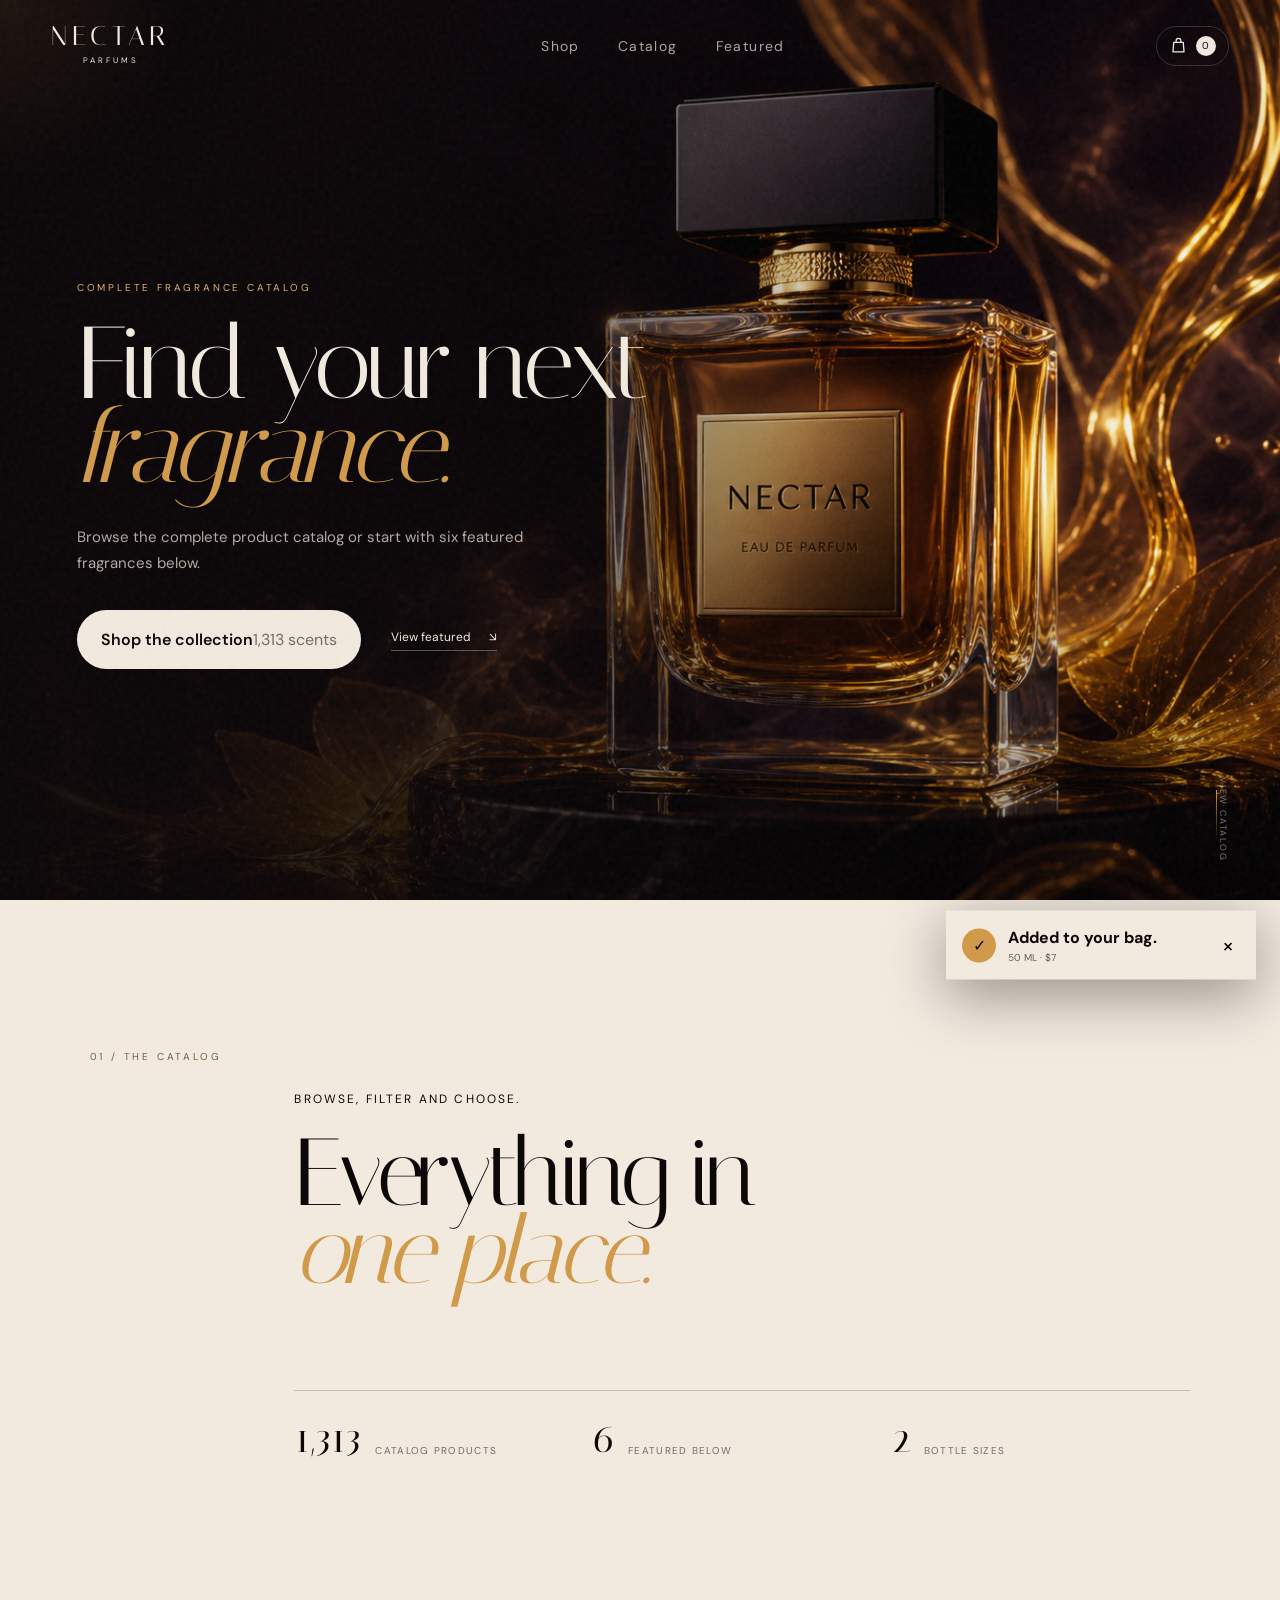
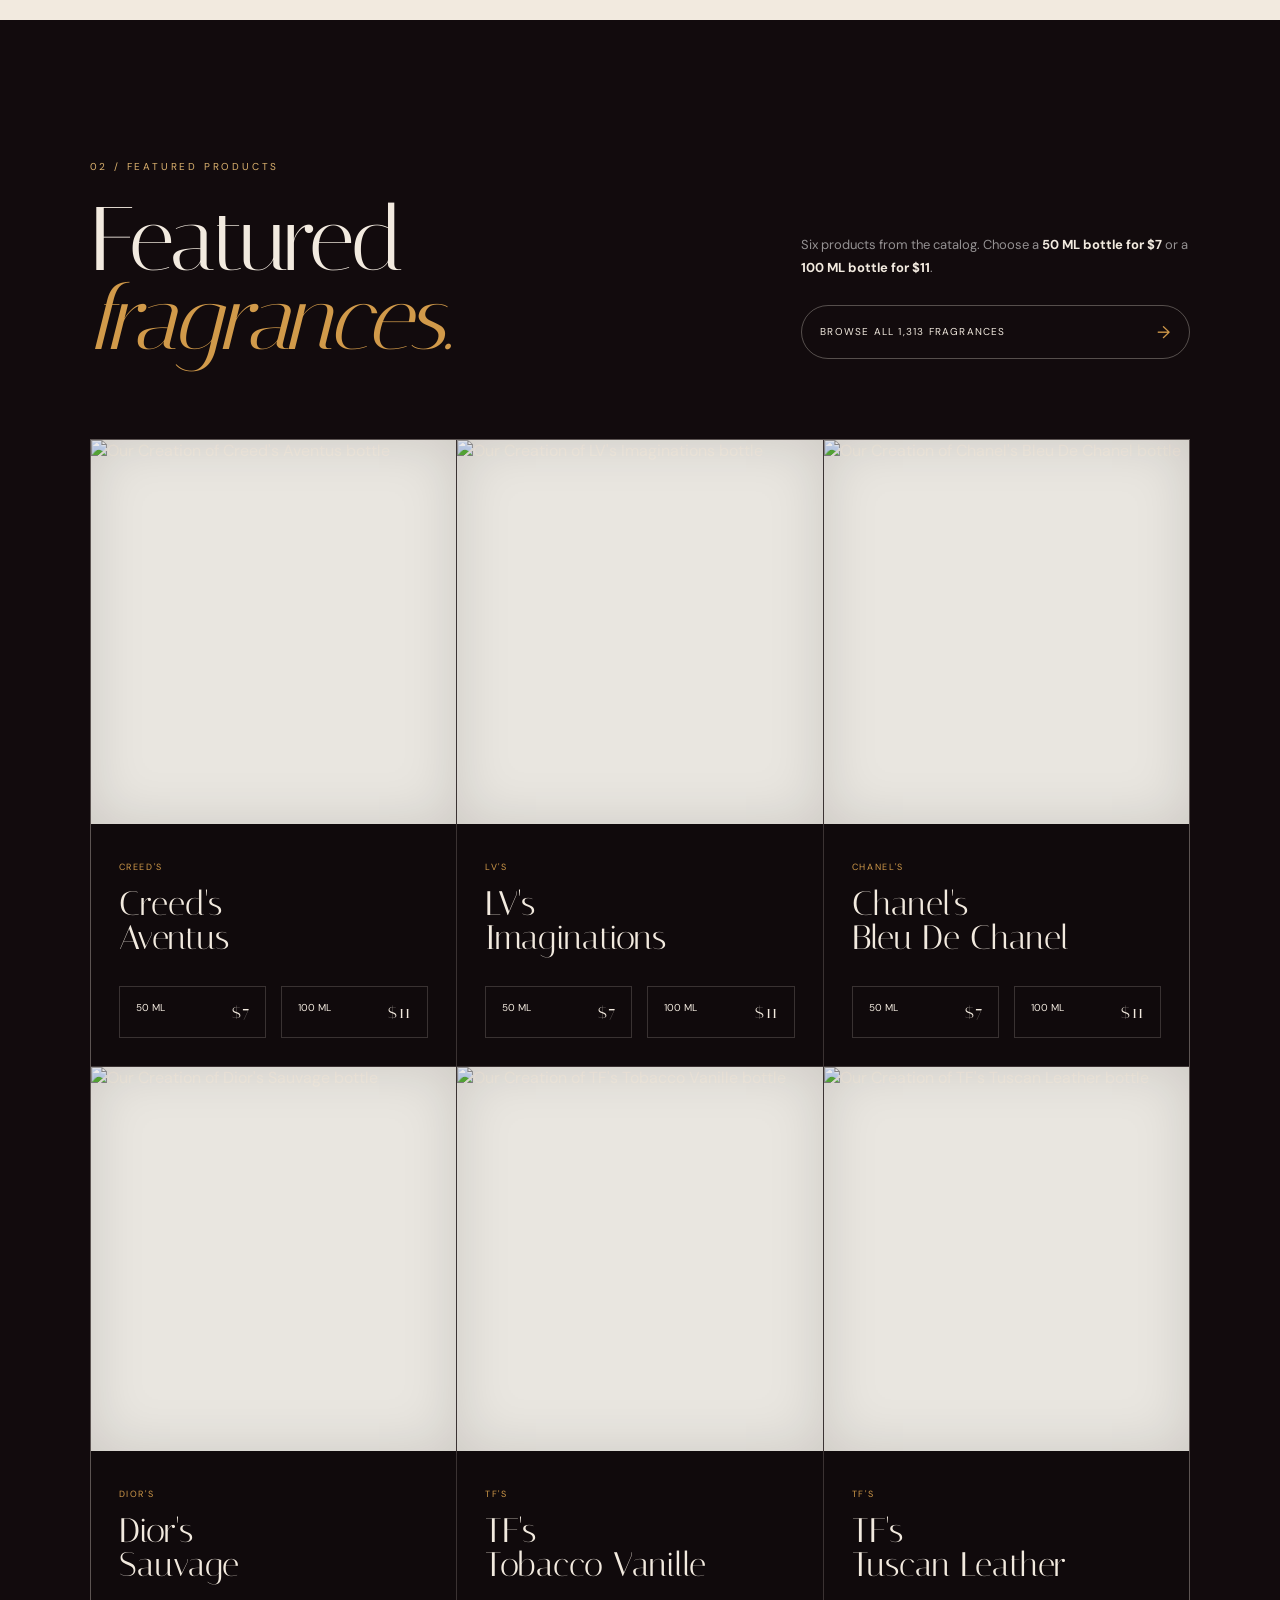
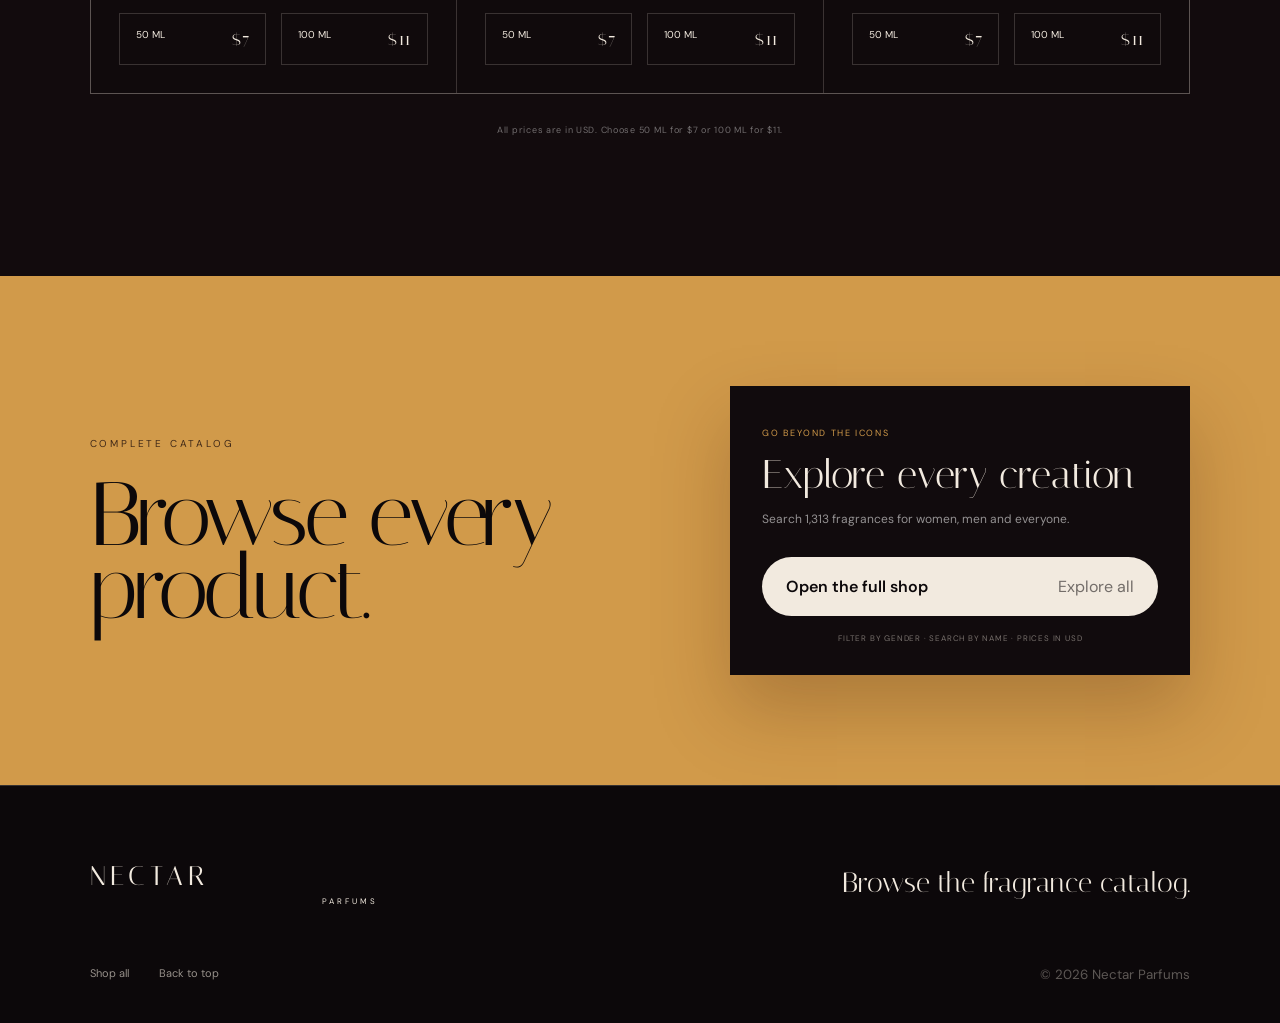
==== oka/outputs/nectar2/index.html @ 33b71462 "test vercel 2" ====
<!doctype html>
<html lang="en">
<head>
  <meta charset="UTF-8">
  <meta name="viewport" content="width=device-width, initial-scale=1.0">
  <meta name="description" content="Browse the Nectar fragrance catalog.">
  <title>NECTAR — Fragrance Catalog</title>
  <link rel="preconnect" href="https://fonts.googleapis.com">
  <link rel="preconnect" href="https://fonts.gstatic.com" crossorigin>
  <link href="https://fonts.googleapis.com/css2?family=DM+Sans:wght@400;500;600&family=Italiana&display=swap" rel="stylesheet">
  <link rel="stylesheet" href="styles.css">
</head>
<body>
  <div class="grain"   aria-hidden="true"></div>
  <div class="cursor-glow" aria-hidden="true"></div>

  <header class="nav" id="nav">
    <a class="brand" href="#top" aria-label="Nectar home">NECTAR<span>PARFUMS</span></a>
    <nav id="mainMenu" aria-label="Main navigation">
      <a href="shop.html">Shop</a>
      <a href="#catalog">Catalog</a>
      <a href="#shop">Featured</a>
    </nav>
    <button class="menu-toggle" id="menuToggle" type="button" aria-label="Open menu" aria-controls="mainMenu" aria-expanded="false"><span></span><span></span></button>
    <button class="bag" id="bagBtn" aria-label="Shopping bag"><svg viewBox="0 0 24 24" aria-hidden="true"><path d="M6 8h12l1 12H5L6 8Z"></path><path d="M9 8V6a3 3 0 0 1 6 0v2"></path></svg><span id="bagCount">0</span></button>
  </header>

  <main id="top">
    <section class="hero">
      <div class="hero-media" id="heroTilt">
        <img src="assets/nectar-hero.png" alt="Nectar amber perfume bottle in a liquid gold still life">
        <div class="hero-shade"></div>
      </div>
      <div class="hero-copy">
        <p class="eyebrow reveal">Complete fragrance catalog</p>
        <h1 class="reveal">Find your next<br><em>fragrance.</em></h1>
        <p class="hero-lede reveal">Browse the complete product catalog or start with six featured fragrances below.</p>
        <div class="hero-actions reveal">
          <a class="cta magnetic" href="shop.html">Shop the collection <span>1,313 scents</span></a>
          <a class="text-link" href="#shop">View featured <span>↘</span></a>
        </div>
      </div>
      <div class="scroll-cue" aria-hidden="true">View catalog <span></span></div>
    </section>

    <section class="manifesto" id="catalog">
      <p class="section-no">01 / The catalog</p>
      <div class="manifesto-copy reveal">
        <p>Browse, filter and choose.</p>
        <h2>Everything in<br><em>one place.</em></h2>
      </div>
      <div class="stat-row reveal">
        <div><strong>1,313</strong><span>Catalog products</span></div>
        <div><strong>6</strong><span>Featured below</span></div>
        <div><strong>2</strong><span>Bottle sizes</span></div>
      </div>
    </section>

    <section class="collection" id="shop">
      <div class="collection-head">
        <div><p class="section-no">02 / Featured products</p><h2 class="reveal">Featured<br><em>fragrances.</em></h2></div>
        <div class="collection-intro reveal">
          <p>Six products from the catalog. Choose a <strong>50 ML bottle for $7</strong> or a <strong>100 ML bottle for $11</strong>.</p>
          <a class="shop-path" href="shop.html">Browse all 1,313 fragrances <span>→</span></a>
        </div>
      </div>
      <div class="product-grid">
        <article class="product-card reveal" data-id="aventus" data-name="Our Creation of Creed's Aventus" data-image="https://parfum.sa/cdn/shop/files/Creed_s_Aventus_main_cropped_abc9e15c-59fd-474b-9745-dba47a42f452.jpg?v=1784120135&amp;width=800">
          <div class="product-image"><img loading="lazy" src="https://parfum.sa/cdn/shop/files/Creed_s_Aventus_main_cropped_abc9e15c-59fd-474b-9745-dba47a42f452.jpg?v=1784120135&amp;width=800" alt="Our Creation of Creed's Aventus bottle"></div>
          <div class="product-info"><p>Creed's</p><h3>Creed's<br>Aventus</h3><div class="featured-options"><button class="quick-add" data-size="50" data-price="7">50 ML <b>$7</b></button><button class="quick-add" data-size="100" data-price="11">100 ML <b>$11</b></button></div></div>
        </article>
        <article class="product-card reveal" data-id="imaginations" data-name="Our Creation of LV's Imaginations" data-image="https://parfum.sa/cdn/shop/files/Imagination_Main_image_3b7e2552-d574-4d38-8be9-b40e2293954f.jpg?v=1759388777&amp;width=800">
          <div class="product-image"><img loading="lazy" src="https://parfum.sa/cdn/shop/files/Imagination_Main_image_3b7e2552-d574-4d38-8be9-b40e2293954f.jpg?v=1759388777&amp;width=800" alt="Our Creation of LV's Imaginations bottle"></div>
          <div class="product-info"><p>LV's</p><h3>LV's<br>Imaginations</h3><div class="featured-options"><button class="quick-add" data-size="50" data-price="7">50 ML <b>$7</b></button><button class="quick-add" data-size="100" data-price="11">100 ML <b>$11</b></button></div></div>
        </article>
        <article class="product-card reveal" data-id="bleu" data-name="Our Creation of Chanel's Bleu De Chanel" data-image="https://parfum.sa/cdn/shop/files/Bleu_De_Chanel_main_cropped.jpg?v=1784120042&amp;width=800">
          <div class="product-image"><img loading="lazy" src="https://parfum.sa/cdn/shop/files/Bleu_De_Chanel_main_cropped.jpg?v=1784120042&amp;width=800" alt="Our Creation of Chanel's Bleu De Chanel bottle"></div>
          <div class="product-info"><p>Chanel's</p><h3>Chanel's<br>Bleu De Chanel</h3><div class="featured-options"><button class="quick-add" data-size="50" data-price="7">50 ML <b>$7</b></button><button class="quick-add" data-size="100" data-price="11">100 ML <b>$11</b></button></div></div>
        </article>
        <article class="product-card reveal" data-id="sauvage" data-name="Our Creation of Dior's Sauvage" data-image="https://parfum.sa/cdn/shop/files/Sauvage_Main_image.jpg?v=1759390319&amp;width=800">
          <div class="product-image"><img loading="lazy" src="https://parfum.sa/cdn/shop/files/Sauvage_Main_image.jpg?v=1759390319&amp;width=800" alt="Our Creation of Dior's Sauvage bottle"></div>
          <div class="product-info"><p>Dior's</p><h3>Dior's<br>Sauvage</h3><div class="featured-options"><button class="quick-add" data-size="50" data-price="7">50 ML <b>$7</b></button><button class="quick-add" data-size="100" data-price="11">100 ML <b>$11</b></button></div></div>
        </article>
        <article class="product-card reveal" data-id="tobacco" data-name="Our Creation of TF's Tobacco Vanille" data-image="https://parfum.sa/cdn/shop/files/Tobacco_Vanille_main_cropped.jpg?v=1784119996&amp;width=800">
          <div class="product-image"><img loading="lazy" src="https://parfum.sa/cdn/shop/files/Tobacco_Vanille_main_cropped.jpg?v=1784119996&amp;width=800" alt="Our Creation of TF's Tobacco Vanille bottle"></div>
          <div class="product-info"><p>TF's</p><h3>TF's<br>Tobacco Vanille</h3><div class="featured-options"><button class="quick-add" data-size="50" data-price="7">50 ML <b>$7</b></button><button class="quick-add" data-size="100" data-price="11">100 ML <b>$11</b></button></div></div>
        </article>
        <article class="product-card reveal" data-id="tuscan" data-name="Our Creation of TF's Tuscan Leather" data-image="https://parfum.sa/cdn/shop/files/Tuscan_Leather_main_cropped.jpg?v=1784120004&amp;width=800">
          <div class="product-image"><img loading="lazy" src="https://parfum.sa/cdn/shop/files/Tuscan_Leather_main_cropped.jpg?v=1784120004&amp;width=800" alt="Our Creation of TF's Tuscan Leather bottle"></div>
          <div class="product-info"><p>TF's</p><h3>TF's<br>Tuscan Leather</h3><div class="featured-options"><button class="quick-add" data-size="50" data-price="7">50 ML <b>$7</b></button><button class="quick-add" data-size="100" data-price="11">100 ML <b>$11</b></button></div></div>
        </article>
      </div>
      <p class="price-note">All prices are in USD. Choose 50 ML for $7 or 100 ML for $11.</p>
    </section>

    <section class="buy-panel">
      <div><p class="eyebrow">Complete catalog</p><h2>Browse every<br>product.</h2></div>
      <div class="buy-card reveal"><p class="final-kicker">Go beyond the icons</p><h3>Explore every creation</h3><p>Search 1,313 fragrances for women, men and everyone.</p><a class="cta light magnetic" href="shop.html">Open the full shop <span>Explore all</span></a><p class="assurance">Filter by gender · Search by name · Prices in USD</p></div>
    </section>
  </main>

  <footer>
    <a class="brand" href="#top">NECTAR<span>PARFUMS</span></a>
    <p>Browse the fragrance catalog.</p>
    <div><a href="shop.html">Shop all</a><a href="#top">Back to top</a></div>
    <small>© 2026 Nectar Parfums</small>
  </footer>

  <div class="cart-overlay" id="cartOverlay"></div>
  <aside class="cart-drawer" id="cartDrawer" aria-hidden="true" aria-label="Shopping bag">
    <div class="cart-head"><div><p>Your selection</p><h2>Bag <span id="drawerCount">0</span></h2></div><button id="closeCart" aria-label="Close bag">×</button></div>
    <div class="cart-items" id="cartItems"></div>
    <div class="cart-empty" id="cartEmpty"><div>∅</div><h3>Your bag is empty.</h3><p>Choose the fragrance they will remember you by.</p><button class="text-link" id="emptyShop">Explore the collection →</button></div>
    <div class="cart-footer" id="cartFooter"><div><span>Subtotal</span><strong id="cartTotal">$0</strong></div><p>Selected bottle sizes · Prices in USD</p><a class="checkout" id="whatsappCheckout" href="https://wa.me/96176441471" target="_blank" rel="noopener">Checkout via WhatsApp <span>↗</span></a><small>Your order details will open in WhatsApp for you to review and send.</small></div>
  </aside>
  <div class="toast" id="toast" role="status"><span>✓</span><div><strong>Added to your bag.</strong><small id="toastDetail">50 ML · $7</small></div><button id="closeToast" aria-label="Close">×</button></div>
  <script src="script.js"></script>
</body>
</html>
---- oka/outputs/nectar2/styles.css ----
:root{--ink:#0c080a;--cream:#f2eadf;--gold:#d19a4a;--plum:#261016;--line:rgba(242,234,223,.18);--serif:"Italiana",serif;--sans:"DM Sans",sans-serif}*{box-sizing:border-box}html{scroll-behavior:smooth}body{margin:0;background:var(--ink);color:var(--cream);font-family:var(--sans);overflow-x:hidden}.grain{position:fixed;inset:0;pointer-events:none;z-index:20;opacity:.055;background-image:url("data:image/svg+xml,%3Csvg viewBox='0 0 180 180' xmlns='http://www.w3.org/2000/svg'%3E%3Cfilter id='n'%3E%3CfeTurbulence type='fractalNoise' baseFrequency='.95' numOctaves='4' stitchTiles='stitch'/%3E%3C/filter%3E%3Crect width='100%25' height='100%25' filter='url(%23n)' opacity='.8'/%3E%3C/svg%3E")}.cursor-glow{position:fixed;width:420px;height:420px;border-radius:50%;background:radial-gradient(circle,rgba(209,154,74,.09),transparent 65%);pointer-events:none;z-index:2;transform:translate(-50%,-50%)}a{color:inherit;text-decoration:none}button{font:inherit}.nav{position:fixed;top:0;left:0;right:0;height:92px;padding:0 4vw;display:flex;align-items:center;justify-content:space-between;z-index:10;border-bottom:1px solid transparent;transition:.3s}.nav.scrolled{height:70px;background:rgba(12,8,10,.78);backdrop-filter:blur(20px);border-color:var(--line)}.brand{font:27px var(--serif);letter-spacing:.18em;line-height:.8}.brand span{font:8px var(--sans);letter-spacing:.38em;display:block;text-align:center;margin-top:8px}.nav nav{display:flex;gap:38px;font-size:12px;letter-spacing:.1em}.nav nav a{opacity:.7;transition:.2s}.nav nav a:hover{opacity:1}.bag{background:none;border:1px solid var(--line);color:inherit;border-radius:99px;padding:10px 15px;cursor:pointer}.bag span{display:inline-grid;place-items:center;background:var(--cream);color:var(--ink);width:20px;height:20px;border-radius:50%;margin-left:8px;font-size:10px}.hero{min-height:100svh;position:relative;display:grid;align-items:center;padding:120px 6vw 70px;overflow:hidden}.hero-media{position:absolute;inset:0;will-change:transform;transition:transform .15s ease-out}.hero-media img{width:100%;height:100%;object-fit:cover}.hero-shade{position:absolute;inset:0;background:linear-gradient(90deg,rgba(10,6,8,.96) 0%,rgba(10,6,8,.76) 35%,rgba(10,6,8,.05) 70%),linear-gradient(0deg,rgba(10,6,8,.45),transparent 40%)}.hero-copy{position:relative;z-index:3;width:min(620px,48vw)}.eyebrow,.section-no{text-transform:uppercase;letter-spacing:.28em;font-size:10px;color:#ddb36f;margin:0 0 28px}.hero h1,.manifesto h2,.notes h2,.ritual h2,.buy-panel h2{font:clamp(66px,8vw,132px)/.82 var(--serif);letter-spacing:-.045em;margin:0}.hero h1 em,.manifesto h2 em,.ritual h2 em{font-weight:400;color:var(--gold)}.hero-lede{font-size:15px;line-height:1.75;max-width:500px;color:rgba(242,234,223,.72);margin:34px 0}.hero-actions{display:flex;align-items:center;gap:30px}.cta{border:0;background:var(--cream);color:var(--ink);border-radius:99px;padding:19px 24px;min-width:260px;display:flex;justify-content:space-between;cursor:pointer;font-weight:600;transition:box-shadow .25s,transform .2s}.cta:hover{box-shadow:0 0 45px rgba(235,185,98,.25)}.cta span{font-weight:400;opacity:.55}.text-link{font-size:12px;border-bottom:1px solid rgba(255,255,255,.3);padding-bottom:5px}.text-link span{margin-left:15px}.micro-proof{font-size:10px;text-transform:uppercase;letter-spacing:.12em;margin-top:26px;color:rgba(255,255,255,.54)}.micro-proof span{color:var(--gold);letter-spacing:.08em;margin-right:10px}.scroll-cue{position:absolute;right:4vw;bottom:38px;z-index:3;font-size:9px;letter-spacing:.2em;text-transform:uppercase;writing-mode:vertical-rl;color:rgba(255,255,255,.45)}.scroll-cue span{display:block;width:1px;height:50px;background:linear-gradient(var(--gold),transparent);margin:13px auto}.manifesto{padding:150px 7vw 130px;background:var(--cream);color:var(--ink);min-height:80vh}.manifesto .section-no{color:#765d40}.manifesto-copy{margin-left:16vw}.manifesto-copy>p{font-size:12px;text-transform:uppercase;letter-spacing:.18em;margin-bottom:28px}.manifesto h2{font-size:clamp(55px,7.4vw,120px)}.stat-row{display:grid;grid-template-columns:repeat(3,1fr);margin:100px 0 0 16vw;border-top:1px solid rgba(12,8,10,.2);padding-top:22px}.stat-row div{display:flex;align-items:flex-end;gap:14px}.stat-row strong{font:42px var(--serif)}.stat-row span{font-size:10px;text-transform:uppercase;letter-spacing:.13em;padding-bottom:6px;opacity:.55}.notes{padding:140px 7vw 120px;background:radial-gradient(circle at 80% 30%,#32131c,var(--ink) 55%);display:grid;grid-template-columns:35% 65%;gap:4vw}.notes-head{position:sticky;top:110px;align-self:start}.notes h2{font-size:clamp(52px,6vw,88px);margin-bottom:30px}.notes-head>p:last-child{color:rgba(255,255,255,.5);font-size:13px}.note-stack{border-top:1px solid var(--line)}.note-card{min-height:210px;border-bottom:1px solid var(--line);display:grid;grid-template-columns:40px 1fr 1fr 45px;gap:20px;align-items:center;padding:30px 15px;transition:.35s;cursor:pointer;position:relative;overflow:hidden}.note-card:before{content:"";position:absolute;inset:0;background:linear-gradient(90deg,transparent,var(--card,#c98b3d));opacity:0;transition:.35s}.note-card>*{position:relative}.note-card.active{padding-left:28px}.note-card.active:before{opacity:.1}.note-card>span,.note-card i{font-size:10px;opacity:.45}.note-card i{font-style:normal;writing-mode:vertical-rl;letter-spacing:.2em}.note-card div p{font-size:9px;text-transform:uppercase;letter-spacing:.2em;color:var(--gold)}.note-card h3{font:36px/1.05 var(--serif);margin:10px 0}.note-copy{font-size:12px;line-height:1.7;color:rgba(255,255,255,.55);max-width:260px}.quote-band{padding:60px 0 140px;background:#1a0c10;overflow:hidden}.marquee{display:flex;white-space:nowrap;font:76px var(--serif);color:transparent;-webkit-text-stroke:1px rgba(221,179,111,.32);animation:marquee 20s linear infinite}.marquee span{flex:none}.quote-band blockquote{max-width:820px;margin:130px auto 0;padding:0 30px;text-align:center;font:clamp(30px,4vw,58px)/1.25 var(--serif)}.quote-band cite{display:block;font:10px var(--sans);letter-spacing:.2em;text-transform:uppercase;margin-top:30px;color:var(--gold)}@keyframes marquee{to{transform:translateX(-50%)}}.ritual{padding:130px 7vw;display:grid;grid-template-columns:1fr 1fr;gap:8vw;align-items:center;background:#0b0809}.ritual-visual{height:650px;position:relative;display:grid;place-items:center;background:radial-gradient(circle,#48211e 0%,#170d10 50%,#0b0809 72%);perspective:1000px}.orb{position:absolute;border:1px solid rgba(221,179,111,.35);border-radius:50%}.orb-one{width:390px;height:390px;animation:spin 18s linear infinite}.orb-two{width:520px;height:230px;transform:rotate(60deg);animation:spin2 14s linear infinite}.bottle-echo{font:220px var(--serif);color:rgba(221,179,111,.5);text-shadow:0 0 60px rgba(221,179,111,.2);border:1px solid rgba(255,255,255,.12);padding:20px 70px;background:linear-gradient(130deg,rgba(255,255,255,.08),rgba(255,255,255,.01));backdrop-filter:blur(6px);box-shadow:inset 0 0 40px rgba(255,255,255,.04)}.ritual-visual>span{position:absolute;bottom:40px;left:40px;font:50px var(--serif)}.ritual-visual small{font:8px var(--sans);text-transform:uppercase;letter-spacing:.15em;display:inline-block;line-height:1.4;margin-left:12px;color:rgba(255,255,255,.5)}@keyframes spin{to{transform:rotate(360deg)}}@keyframes spin2{to{transform:rotate(420deg)}}.ritual h2{font-size:clamp(58px,6vw,95px);margin-bottom:55px}.accordions{border-top:1px solid var(--line)}.accordion{width:100%;display:grid;grid-template-columns:40px 1fr 20px;text-align:left;background:none;border:0;border-bottom:1px solid var(--line);color:inherit;padding:22px 0;cursor:pointer}.accordion span,.accordion b{font-size:10px;opacity:.5}.accordion b{text-align:right}.accordion-body{font-size:12px;line-height:1.7;color:rgba(255,255,255,.55);max-height:0;overflow:hidden;padding:0 30px 0 40px;transition:.35s}.accordion-body.open{max-height:120px;padding-top:15px;padding-bottom:25px}.buy-panel{background:var(--gold);color:var(--ink);padding:110px 7vw;display:grid;grid-template-columns:1fr 460px;gap:7vw;align-items:center}.buy-panel .eyebrow{color:#402918}.buy-panel h2{font-size:clamp(62px,7vw,110px)}.buy-card{background:#110b0d;color:var(--cream);padding:32px;box-shadow:0 35px 70px rgba(63,29,11,.25)}.size-toggle{display:grid;grid-template-columns:1fr 1fr;border:1px solid var(--line)}.size-toggle button{background:none;color:inherit;border:0;padding:17px;text-align:left;cursor:pointer}.size-toggle button+button{border-left:1px solid var(--line)}.size-toggle button.selected{background:var(--cream);color:var(--ink)}.size-toggle small{display:block;font-size:9px;opacity:.55;margin-top:4px}.buy-meta{display:flex;justify-content:space-between;align-items:center;padding:34px 0;font:25px var(--serif)}.buy-meta small{font:9px var(--sans);text-transform:uppercase;letter-spacing:.16em;color:rgba(255,255,255,.45)}.buy-meta strong{font:42px var(--serif);font-weight:400}.cta.light{width:100%}.assurance{text-align:center;font-size:8px;opacity:.45;text-transform:uppercase;letter-spacing:.1em;margin:17px 0 0}footer{padding:80px 7vw 40px;display:grid;grid-template-columns:1fr 1fr;gap:60px;border-top:1px solid var(--line)}footer>p{font:28px var(--serif);text-align:right;margin:0}footer>div{display:flex;gap:30px;font-size:11px;opacity:.6}footer>small{text-align:right;opacity:.35}.toast{position:fixed;z-index:30;right:24px;bottom:24px;background:var(--cream);color:var(--ink);padding:16px;display:flex;align-items:center;gap:12px;min-width:310px;transform:translateY(150%);transition:.4s cubic-bezier(.2,.8,.2,1);box-shadow:0 15px 60px rgba(0,0,0,.4)}.toast.show{transform:translateY(0)}.toast>span{display:grid;place-items:center;width:34px;height:34px;border-radius:50%;background:var(--gold)}.toast div{flex:1}.toast strong,.toast small{display:block}.toast small{font-size:10px;opacity:.6;margin-top:3px}.toast button{border:0;background:none;font-size:22px;cursor:pointer}.reveal{opacity:0;transform:translateY(28px);transition:opacity .8s,transform .8s}.reveal.visible{opacity:1;transform:none}
@media(max-width:800px){.cursor-glow{display:none}.nav{height:70px;padding:0 20px}.nav nav{display:none}.hero{min-height:900px;padding:110px 22px 60px;align-items:start}.hero-media img{object-position:65% center}.hero-shade{background:linear-gradient(0deg,rgba(10,6,8,.96) 0%,rgba(10,6,8,.76) 55%,rgba(10,6,8,.12) 100%)}.hero-copy{width:100%;padding-top:48vh}.hero h1{font-size:64px}.hero-lede{font-size:13px;margin:22px 0}.hero-actions{align-items:stretch;flex-direction:column;gap:18px}.cta{width:100%}.scroll-cue{display:none}.manifesto{padding:100px 22px}.manifesto-copy,.stat-row{margin-left:0}.manifesto h2{font-size:52px}.stat-row{margin-top:70px;gap:18px}.stat-row strong{font-size:30px}.stat-row div{display:block}.stat-row span{display:block;margin-top:8px}.notes{padding:100px 22px;display:block}.notes-head{position:static;margin-bottom:60px}.note-card{grid-template-columns:25px 1fr 25px}.note-copy{display:none}.note-card h3{font-size:29px}.quote-band blockquote{margin-top:90px}.ritual{padding:90px 22px;grid-template-columns:1fr}.ritual-visual{height:470px}.orb-one{width:260px;height:260px}.orb-two{width:360px;height:160px}.bottle-echo{font-size:140px;padding:20px 45px}.buy-panel{padding:90px 22px;grid-template-columns:1fr}.buy-panel h2{font-size:58px}.buy-card{padding:20px}footer{grid-template-columns:1fr;gap:35px}footer>p,footer>small{text-align:left}.toast{left:14px;right:14px;bottom:14px;min-width:0}}
@media(prefers-reduced-motion:reduce){*{scroll-behavior:auto!important;animation:none!important;transition:none!important}.reveal{opacity:1;transform:none}}

/* Catalog and cart */
.collection{padding:140px 7vw;background:#120b0d}.collection-head{display:grid;grid-template-columns:1.2fr .8fr;gap:10vw;align-items:end;margin-bottom:80px}.collection h2{font:clamp(58px,7vw,105px)/.88 var(--serif);letter-spacing:-.04em;margin:0}.collection h2 em{color:var(--gold);font-weight:400}.collection-head>p{font-size:13px;line-height:1.8;color:rgba(255,255,255,.55);max-width:420px}.collection-head strong{color:var(--cream)}.product-grid{display:grid;grid-template-columns:repeat(3,1fr);gap:1px;background:var(--line);border:1px solid var(--line)}.product-card{background:#100a0c;min-width:0}.product-image{aspect-ratio:1/1.05;background:#e9e6e0;overflow:hidden;position:relative}.product-image:after{content:"";position:absolute;inset:0;box-shadow:inset 0 0 55px rgba(15,7,9,.13);pointer-events:none}.product-image img{width:100%;height:100%;object-fit:cover;transition:transform .7s cubic-bezier(.2,.8,.2,1)}.product-card:hover .product-image img{transform:scale(1.045)}.badge{position:absolute;z-index:2;top:16px;left:16px;background:var(--ink);color:var(--cream);font-size:8px;text-transform:uppercase;letter-spacing:.15em;padding:8px 10px}.product-info{padding:28px}.product-info>p,.final-kicker{font-size:9px;color:var(--gold);text-transform:uppercase;letter-spacing:.18em}.product-info h3{font:34px/1.02 var(--serif);margin:14px 0 30px}.product-info>div{display:flex;justify-content:space-between;gap:15px;align-items:center;font-size:10px}.product-info>div span{color:var(--gold);letter-spacing:.05em}.product-info>div small{color:rgba(255,255,255,.4);margin-left:5px}.product-info>div strong{font-size:11px}.quick-add{width:100%;margin-top:22px;border:1px solid var(--line);background:none;color:inherit;padding:14px 16px;text-align:left;display:flex;justify-content:space-between;cursor:pointer;transition:.25s}.quick-add:hover{background:var(--cream);color:var(--ink)}.price-note{text-align:center;font-size:9px;letter-spacing:.08em;color:rgba(255,255,255,.4);margin:30px 0 0}.buy-card h3{font:40px var(--serif);margin:12px 0}.buy-card>p:not(.final-kicker):not(.assurance){font-size:12px;line-height:1.6;color:rgba(255,255,255,.55);margin-bottom:28px}
.cart-overlay{position:fixed;inset:0;background:rgba(0,0,0,.66);backdrop-filter:blur(5px);z-index:24;opacity:0;visibility:hidden;transition:.35s}.cart-overlay.open{opacity:1;visibility:visible}.cart-drawer{position:fixed;z-index:25;right:0;top:0;height:100%;width:min(520px,100%);background:#f1e9dc;color:var(--ink);transform:translateX(100%);transition:transform .45s cubic-bezier(.2,.8,.2,1);display:flex;flex-direction:column}.cart-drawer.open{transform:none}.cart-head{display:flex;justify-content:space-between;align-items:center;padding:28px 30px;border-bottom:1px solid rgba(0,0,0,.14)}.cart-head p{font-size:8px;text-transform:uppercase;letter-spacing:.2em;margin:0 0 7px}.cart-head h2{font:36px var(--serif);margin:0}.cart-head h2 span{font:11px var(--sans);display:inline-grid;place-items:center;width:24px;height:24px;background:var(--ink);color:var(--cream);border-radius:50%;vertical-align:middle}.cart-head button{border:0;background:none;font-size:30px;cursor:pointer}.cart-items{padding:0 30px;overflow:auto;flex:1}.cart-item{display:grid;grid-template-columns:90px 1fr auto;gap:16px;padding:24px 0;border-bottom:1px solid rgba(0,0,0,.13)}.cart-item img{width:90px;height:110px;object-fit:cover;background:#e2ded7}.cart-item p{font-size:8px;text-transform:uppercase;letter-spacing:.14em;opacity:.5;margin:2px 0 8px}.cart-item h3{font:19px/1.2 var(--serif);margin:0}.cart-item>div:last-child{text-align:right;display:flex;flex-direction:column;align-items:flex-end;justify-content:space-between;font-size:11px}.qty{display:flex;align-items:center;border:1px solid rgba(0,0,0,.18);width:max-content;margin-top:18px}.qty button{border:0;background:none;width:28px;height:27px;cursor:pointer}.qty span{font-size:10px}.remove{border:0;background:none;padding:0;border-bottom:1px solid;font-size:8px;cursor:pointer;opacity:.55}.cart-empty{margin:auto;text-align:center;padding:30px}.cart-empty[hidden],.cart-footer[hidden]{display:none}.cart-empty>div{font:70px var(--serif);color:var(--gold)}.cart-empty h3{font:30px var(--serif);margin:15px 0}.cart-empty p{font-size:11px;opacity:.55}.cart-empty button{margin-top:22px;background:none;color:var(--ink)}.cart-footer{padding:24px 30px 28px;border-top:1px solid rgba(0,0,0,.14)}.cart-footer>div{display:flex;justify-content:space-between;align-items:center;font:22px var(--serif)}.cart-footer>div strong{font-size:28px;font-weight:400}.cart-footer>p{font-size:8px;text-transform:uppercase;letter-spacing:.1em;opacity:.5}.checkout{background:var(--ink);color:var(--cream);display:flex;justify-content:space-between;padding:17px 18px;margin-top:18px;font-size:11px}.cart-footer small{display:block;font-size:8px;line-height:1.5;opacity:.5;margin-top:12px}.cart-open{overflow:hidden}
@media(max-width:800px){.collection{padding:90px 20px}.collection-head{display:block;margin-bottom:50px}.collection-head>p{margin-top:30px}.product-grid{grid-template-columns:1fr 1fr}.product-info{padding:18px 14px}.product-info h3{font-size:24px;min-height:49px}.product-info>div{display:block}.product-info>div strong{display:block;margin-top:8px}.quick-add{font-size:10px}.product-image{aspect-ratio:1/1.15}.cart-item{grid-template-columns:70px 1fr}.cart-item img{width:70px;height:90px}.cart-item>div:last-child{grid-column:2;flex-direction:row;align-items:center}.cart-head,.cart-items,.cart-footer{padding-left:20px;padding-right:20px}}
.featured-options{display:grid!important;grid-template-columns:1fr 1fr;gap:7px}.featured-options .quick-add{margin-top:0}.featured-options .quick-add b{font:18px var(--serif);font-weight:400}.featured-options .quick-add:hover{background:var(--cream);color:var(--ink)}
@media(max-width:800px){.featured-options{grid-template-columns:1fr}.featured-options .quick-add b{display:inline;margin:0}}
.collection-intro p{font-size:13px;line-height:1.8;color:rgba(255,255,255,.55);margin:0 0 25px}.collection-intro strong{color:var(--cream)}.shop-path{display:flex;align-items:center;justify-content:space-between;border:1px solid rgba(242,234,223,.3);border-radius:99px;padding:15px 18px;font-size:10px;text-transform:uppercase;letter-spacing:.12em;transition:.25s}.shop-path span{font-size:17px;color:var(--gold);transition:transform .25s}.shop-path:hover{background:var(--cream);color:var(--ink)}.shop-path:hover span{transform:translateX(4px)}
.nav nav{font-size:14px}.menu-toggle{display:none;width:44px;height:44px;border:1px solid var(--line);border-radius:50%;background:rgba(12,8,10,.35);color:var(--cream);padding:0;cursor:pointer;place-items:center;position:relative}.menu-toggle span{position:absolute;width:17px;height:1px;background:currentColor;transition:transform .3s,top .3s}.menu-toggle span:first-child{top:18px}.menu-toggle span:last-child{top:24px}.menu-toggle.open span:first-child{top:21px;transform:rotate(45deg)}.menu-toggle.open span:last-child{top:21px;transform:rotate(-45deg)}
@media(max-width:800px){.nav{gap:10px}.menu-toggle{display:grid;margin-left:auto}.nav nav{display:flex;position:absolute;left:14px;right:14px;top:78px;padding:12px;background:rgba(15,9,11,.97);border:1px solid var(--line);backdrop-filter:blur(24px);flex-direction:column;gap:0;opacity:0;visibility:hidden;transform:translateY(-10px);transition:opacity .25s,transform .25s,visibility .25s;box-shadow:0 24px 60px rgba(0,0,0,.45)}.nav.scrolled nav{top:62px}.nav nav.open{opacity:1;visibility:visible;transform:none}.nav nav a{padding:17px 14px;border-bottom:1px solid var(--line);font-size:16px;opacity:.8}.nav nav a:last-child{border-bottom:0}.menu-open{overflow:hidden}.bag{flex:none}}
@media(max-width:800px){.nav{display:grid;grid-template-columns:44px minmax(0,1fr) auto;gap:10px;padding:0 16px}.nav .menu-toggle{grid-column:1;grid-row:1;margin:0;z-index:52}.nav .brand{grid-column:2;grid-row:1;justify-self:center;position:relative;z-index:51;white-space:nowrap}.nav .bag{grid-column:3;grid-row:1;position:relative;z-index:51;display:flex!important;align-items:center;white-space:nowrap;min-width:max-content}.nav nav,.nav.scrolled nav{position:fixed;inset:0!important;width:100vw;height:100dvh;padding:110px 24px 40px;background:#0c080a;border:0;display:flex;justify-content:center;align-items:stretch;gap:0;opacity:0;visibility:hidden;transform:translateX(-100%);transition:opacity .35s,transform .45s cubic-bezier(.2,.8,.2,1),visibility .35s;box-shadow:none;z-index:50}.nav nav.open{opacity:1;visibility:visible;transform:none}.nav nav a{padding:21px 10px;border-bottom:1px solid var(--line);font:clamp(28px,9vw,42px)/1 var(--serif);text-align:left;opacity:.72}.nav nav a:first-child{border-top:1px solid var(--line)}.nav nav a:hover,.nav nav a:focus{opacity:1;color:var(--gold)}}

/* Larger, clearer cart removal control */
.cart-item .remove{min-height:38px;border:1px solid rgba(0,0,0,.3);background:transparent;padding:10px 14px;border-radius:2px;font-size:10px;font-weight:600;letter-spacing:.06em;cursor:pointer;opacity:.78;transition:background .2s,color .2s,opacity .2s}
.cart-item .remove:hover,.cart-item .remove:focus-visible{background:var(--ink);color:var(--cream);opacity:1}
.cart-overlay{z-index:80}.cart-drawer{z-index:81}.toast{z-index:90}
.bag{padding:9px 12px;display:flex;align-items:center;gap:8px}.bag svg{width:19px;height:19px;fill:none;stroke:currentColor;stroke-width:1.6;stroke-linecap:round;stroke-linejoin:round}.bag span{margin-left:0}
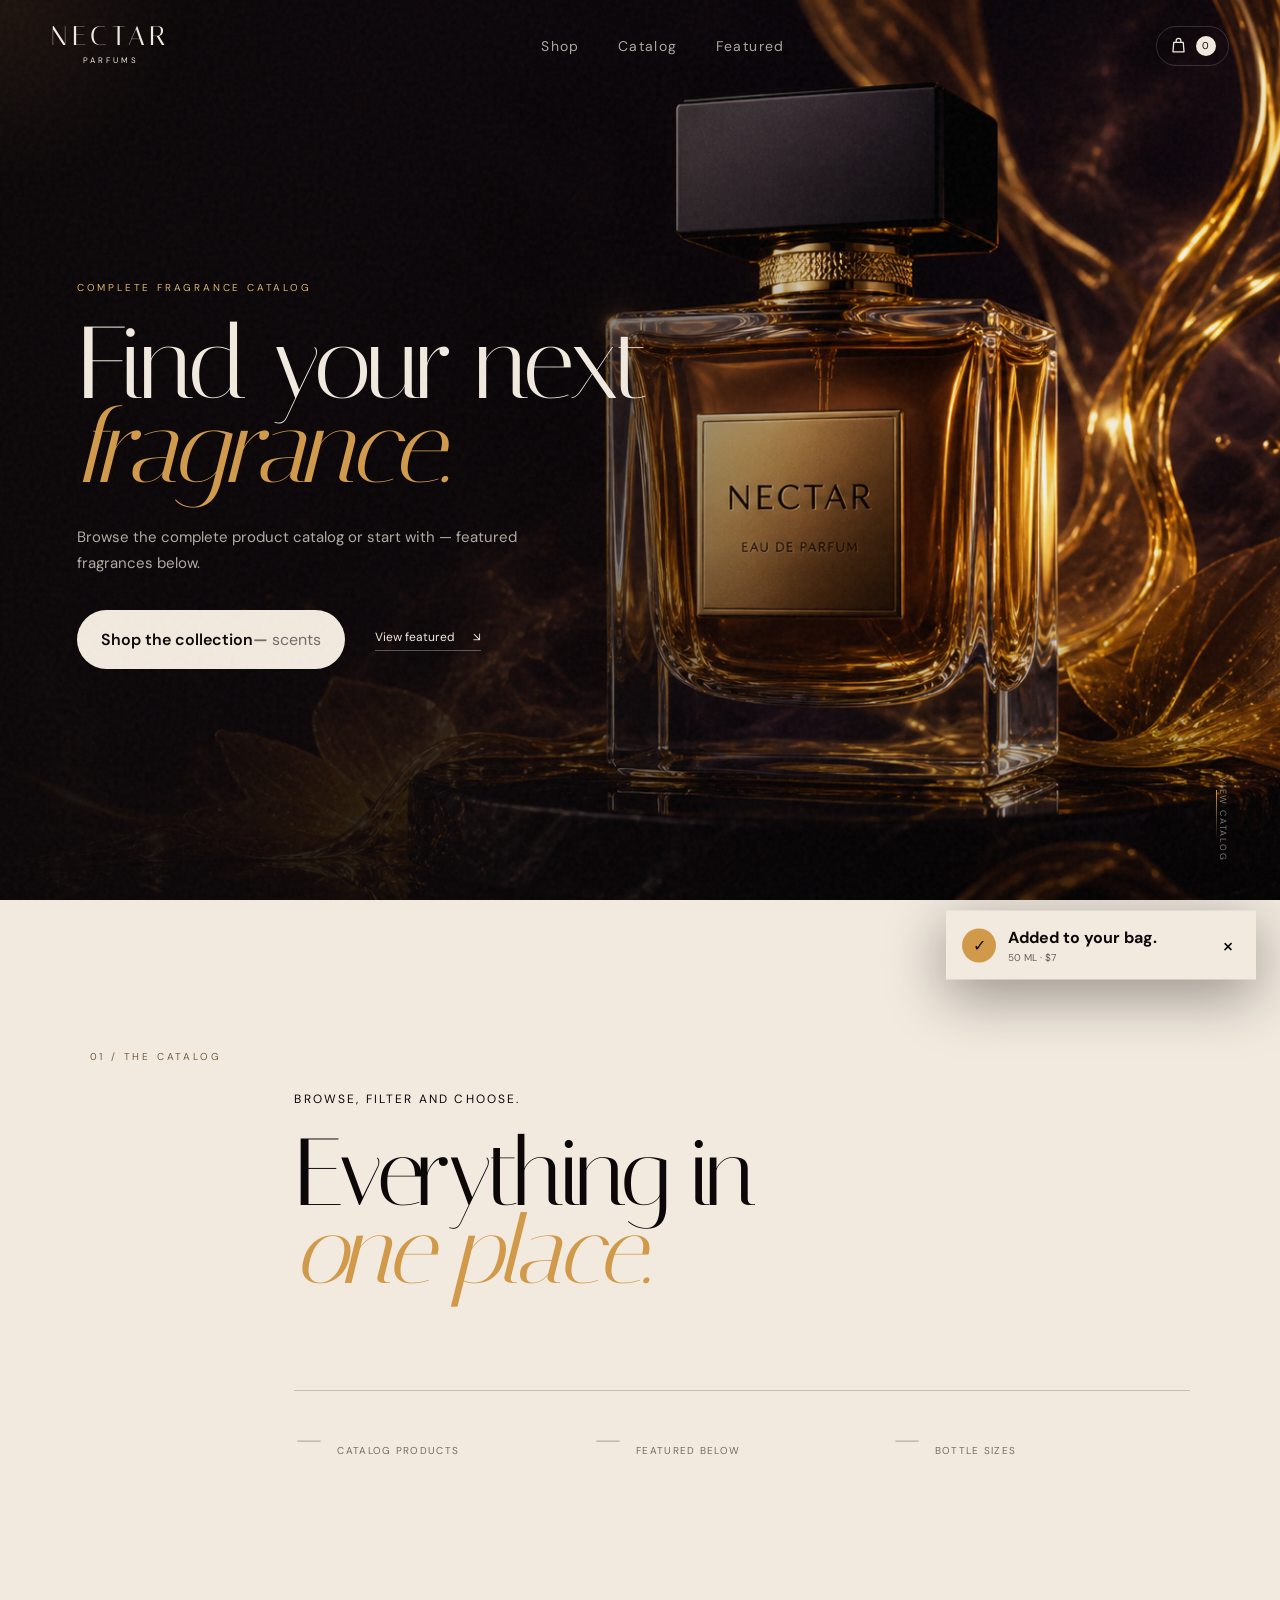
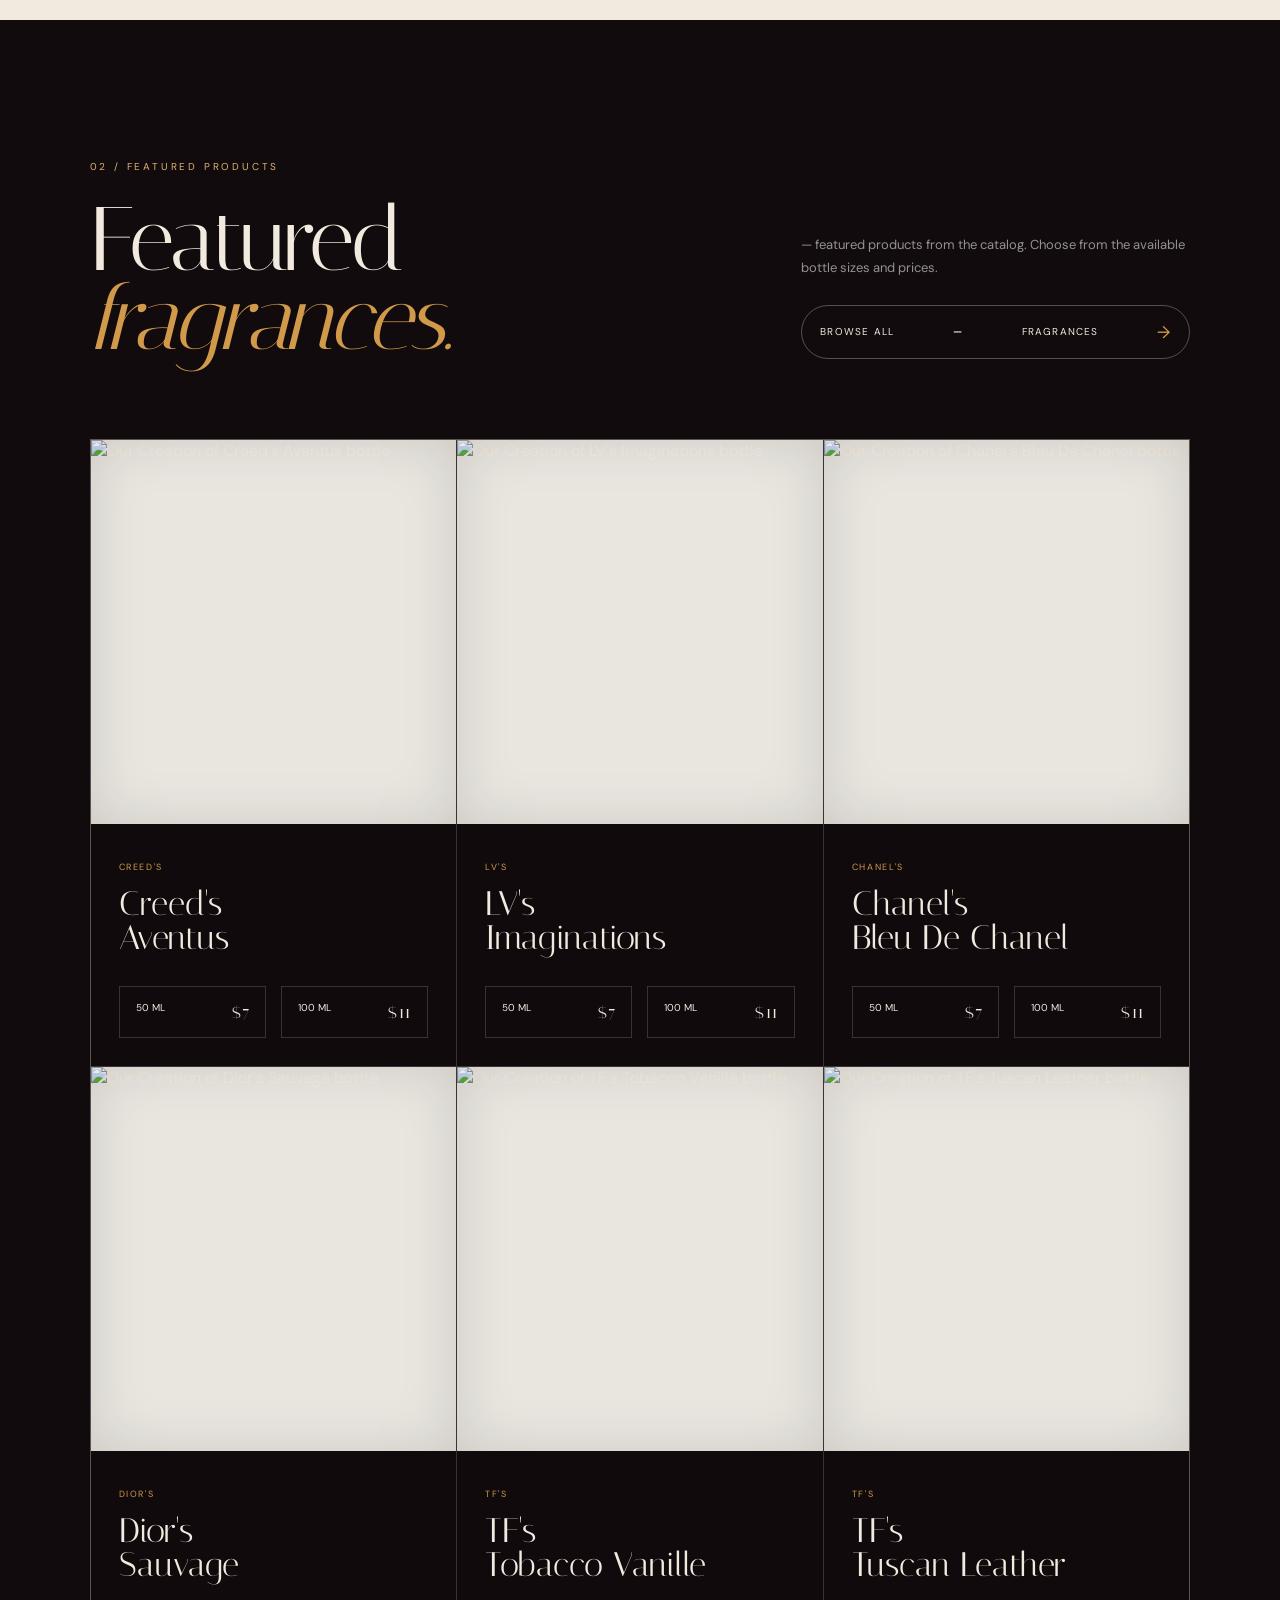
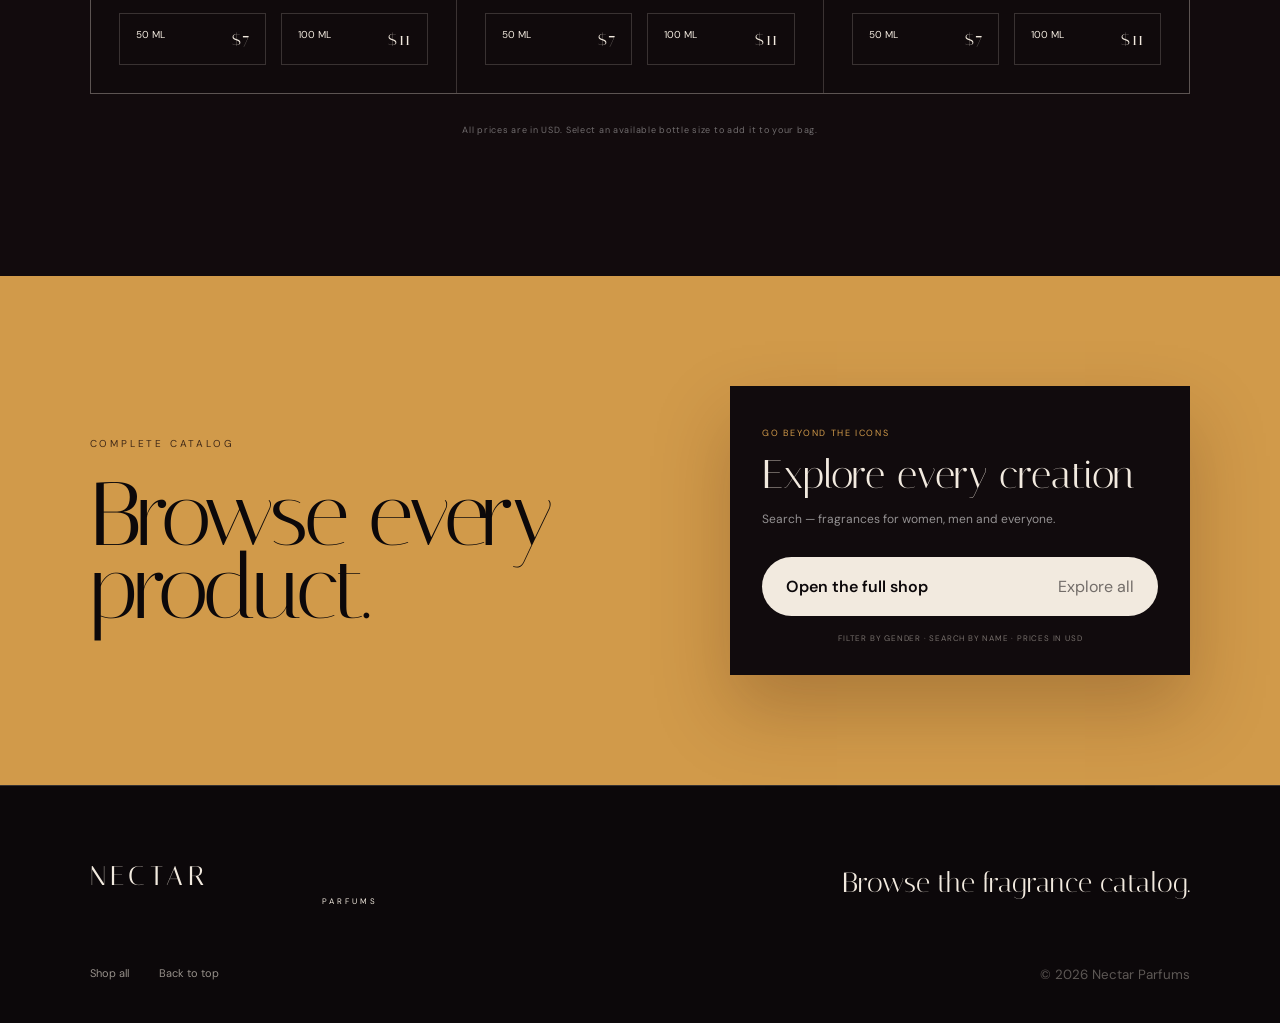
==== commit e75977f3: "all is working fine" ====
--- a/oka/outputs/nectar2/index.html
+++ b/oka/outputs/nectar2/index.html
@@ -2,7 +2,7 @@
 <html lang="en">
 <head>
   <meta charset="UTF-8">
-  <meta name="viewport" content="width=device-width, initial-scale=1.0">
+  <meta name="viewport" content="width=device-width, initial-scale=1.0, viewport-fit=cover">
   <meta name="description" content="Browse the Nectar fragrance catalog.">
   <title>NECTAR — Fragrance Catalog</title>
   <link rel="preconnect" href="https://fonts.googleapis.com">
@@ -34,9 +34,9 @@
       <div class="hero-copy">
         <p class="eyebrow reveal">Complete fragrance catalog</p>
         <h1 class="reveal">Find your next<br><em>fragrance.</em></h1>
-        <p class="hero-lede reveal">Browse the complete product catalog or start with six featured fragrances below.</p>
+        <p class="hero-lede reveal">Browse the complete product catalog or start with <span data-featured-count>—</span> featured fragrances below.</p>
         <div class="hero-actions reveal">
-          <a class="cta magnetic" href="shop.html">Shop the collection <span>1,313 scents</span></a>
+          <a class="cta magnetic" href="shop.html">Shop the collection <span><b data-catalog-count>—</b> scents</span></a>
           <a class="text-link" href="#shop">View featured <span>↘</span></a>
         </div>
       </div>
@@ -50,9 +50,9 @@
         <h2>Everything in<br><em>one place.</em></h2>
       </div>
       <div class="stat-row reveal">
-        <div><strong>1,313</strong><span>Catalog products</span></div>
-        <div><strong>6</strong><span>Featured below</span></div>
-        <div><strong>2</strong><span>Bottle sizes</span></div>
+        <div><strong data-catalog-count>—</strong><span>Catalog products</span></div>
+        <div><strong data-featured-count>—</strong><span>Featured below</span></div>
+        <div><strong data-size-count>—</strong><span>Bottle sizes</span></div>
       </div>
     </section>
 
@@ -60,11 +60,11 @@
       <div class="collection-head">
         <div><p class="section-no">02 / Featured products</p><h2 class="reveal">Featured<br><em>fragrances.</em></h2></div>
         <div class="collection-intro reveal">
-          <p>Six products from the catalog. Choose a <strong>50 ML bottle for $7</strong> or a <strong>100 ML bottle for $11</strong>.</p>
-          <a class="shop-path" href="shop.html">Browse all 1,313 fragrances <span>→</span></a>
+          <p><span data-featured-count>—</span> featured products from the catalog. Choose from the available bottle sizes and prices.</p>
+          <a class="shop-path" href="shop.html">Browse all <b data-catalog-count>—</b> fragrances <span>→</span></a>
         </div>
       </div>
-      <div class="product-grid">
+      <div class="product-grid" id="featuredGrid">
         <article class="product-card reveal" data-id="aventus" data-name="Our Creation of Creed's Aventus" data-image="https://parfum.sa/cdn/shop/files/Creed_s_Aventus_main_cropped_abc9e15c-59fd-474b-9745-dba47a42f452.jpg?v=1784120135&amp;width=800">
           <div class="product-image"><img loading="lazy" src="https://parfum.sa/cdn/shop/files/Creed_s_Aventus_main_cropped_abc9e15c-59fd-474b-9745-dba47a42f452.jpg?v=1784120135&amp;width=800" alt="Our Creation of Creed's Aventus bottle"></div>
           <div class="product-info"><p>Creed's</p><h3>Creed's<br>Aventus</h3><div class="featured-options"><button class="quick-add" data-size="50" data-price="7">50 ML <b>$7</b></button><button class="quick-add" data-size="100" data-price="11">100 ML <b>$11</b></button></div></div>
@@ -90,12 +90,12 @@
           <div class="product-info"><p>TF's</p><h3>TF's<br>Tuscan Leather</h3><div class="featured-options"><button class="quick-add" data-size="50" data-price="7">50 ML <b>$7</b></button><button class="quick-add" data-size="100" data-price="11">100 ML <b>$11</b></button></div></div>
         </article>
       </div>
-      <p class="price-note">All prices are in USD. Choose 50 ML for $7 or 100 ML for $11.</p>
+      <p class="price-note">All prices are in USD. Select an available bottle size to add it to your bag.</p>
     </section>
 
     <section class="buy-panel">
       <div><p class="eyebrow">Complete catalog</p><h2>Browse every<br>product.</h2></div>
-      <div class="buy-card reveal"><p class="final-kicker">Go beyond the icons</p><h3>Explore every creation</h3><p>Search 1,313 fragrances for women, men and everyone.</p><a class="cta light magnetic" href="shop.html">Open the full shop <span>Explore all</span></a><p class="assurance">Filter by gender · Search by name · Prices in USD</p></div>
+      <div class="buy-card reveal"><p class="final-kicker">Go beyond the icons</p><h3>Explore every creation</h3><p>Search <span data-catalog-count>—</span> fragrances for women, men and everyone.</p><a class="cta light magnetic" href="shop.html">Open the full shop <span>Explore all</span></a><p class="assurance">Filter by gender · Search by name · Prices in USD</p></div>
     </section>
   </main>
 
@@ -114,6 +114,7 @@
     <div class="cart-footer" id="cartFooter"><div><span>Subtotal</span><strong id="cartTotal">$0</strong></div><p>Selected bottle sizes · Prices in USD</p><a class="checkout" id="whatsappCheckout" href="https://wa.me/96176441471" target="_blank" rel="noopener">Checkout via WhatsApp <span>↗</span></a><small>Your order details will open in WhatsApp for you to review and send.</small></div>
   </aside>
   <div class="toast" id="toast" role="status"><span>✓</span><div><strong>Added to your bag.</strong><small id="toastDetail">50 ML · $7</small></div><button id="closeToast" aria-label="Close">×</button></div>
-  <script src="script.js"></script>
+  <script src="https://cdn.jsdelivr.net/npm/@supabase/supabase-js@2"></script>
+  <script type="module" src="script.js"></script>
 </body>
 </html>
--- a/oka/outputs/nectar2/styles.css
+++ b/oka/outputs/nectar2/styles.css
@@ -18,3 +18,66 @@
 .cart-item .remove:hover,.cart-item .remove:focus-visible{background:var(--ink);color:var(--cream);opacity:1}
 .cart-overlay{z-index:80}.cart-drawer{z-index:81}.toast{z-index:90}
 .bag{padding:9px 12px;display:flex;align-items:center;gap:8px}.bag svg{width:19px;height:19px;fill:none;stroke:currentColor;stroke-width:1.6;stroke-linecap:round;stroke-linejoin:round}.bag span{margin-left:0}
+
+/* Responsive hardening */
+html{-webkit-text-size-adjust:100%;text-size-adjust:100%}body{min-width:280px}main,section,footer{min-width:0}img{max-width:100%}button,a,input,select{touch-action:manipulation}.cart-items{min-height:0;-webkit-overflow-scrolling:touch}.cart-drawer{height:100dvh}.cart-footer{padding-bottom:max(28px,env(safe-area-inset-bottom))}.nav{padding-left:max(4vw,env(safe-area-inset-left));padding-right:max(4vw,env(safe-area-inset-right))}
+
+@media(max-width:800px){
+  .hero{min-height:100svh;padding:90px 20px 48px;align-items:end}
+  .hero-copy{padding-top:0;padding-bottom:3vh}
+  .hero h1{font-size:clamp(46px,15vw,64px);line-height:.88}
+  .hero-lede{max-width:34rem}
+  .manifesto,.collection,.buy-panel{padding-left:max(20px,env(safe-area-inset-left));padding-right:max(20px,env(safe-area-inset-right))}
+  .manifesto h2,.collection h2,.buy-panel h2{font-size:clamp(46px,13vw,58px);overflow-wrap:anywhere}
+  .collection-head{gap:32px}
+  .collection-intro{margin-top:28px}
+  .product-info h3{overflow-wrap:anywhere}
+  .cart-drawer{width:100%}
+  .cart-head{padding-top:max(22px,env(safe-area-inset-top))}
+  footer{padding-left:max(20px,env(safe-area-inset-left));padding-right:max(20px,env(safe-area-inset-right));padding-bottom:max(40px,env(safe-area-inset-bottom))}
+}
+
+@media(max-width:560px){
+  .product-grid{grid-template-columns:1fr}
+  .product-image{aspect-ratio:4/3}
+  .product-info{padding:20px}
+  .product-info h3{min-height:0;font-size:clamp(26px,8vw,34px);margin-bottom:22px}
+  .featured-options{grid-template-columns:1fr 1fr}
+  .featured-options .quick-add{min-height:48px}
+  .stat-row{grid-template-columns:1fr;gap:0;margin-top:52px;padding-top:0;border-top:0}
+  .stat-row div{display:grid;grid-template-columns:90px 1fr;align-items:center;padding:16px 0;border-top:1px solid rgba(12,8,10,.2)}
+  .stat-row span{margin-top:0;padding-bottom:0}
+  .buy-card{padding:22px 18px}
+  .cta{min-width:0;min-height:52px;padding:16px 18px}
+  footer>div{flex-wrap:wrap}
+}
+
+@media(max-width:380px){
+  .nav{grid-template-columns:42px minmax(0,1fr) 48px;padding-left:10px;padding-right:10px;gap:6px}
+  .nav .brand{font-size:22px;letter-spacing:.12em}
+  .nav .brand span{font-size:7px;letter-spacing:.28em}
+  .menu-toggle{width:42px;height:42px}
+  .bag{width:48px;height:42px;justify-content:center;padding:0;gap:4px}
+  .bag svg{width:17px;height:17px}
+  .bag span{width:17px;height:17px;font-size:9px}
+  .hero{padding-left:16px;padding-right:16px}
+  .hero h1{font-size:clamp(42px,14vw,52px)}
+  .hero-actions{gap:14px}
+  .manifesto,.collection,.buy-panel{padding-left:16px;padding-right:16px}
+  .manifesto h2,.collection h2,.buy-panel h2{font-size:43px}
+  .featured-options{grid-template-columns:1fr}
+  .shop-path{letter-spacing:.07em}
+  .cart-item{grid-template-columns:58px minmax(0,1fr);gap:12px}
+  .cart-item img{width:58px;height:76px}
+  .cart-item h3{font-size:17px;overflow-wrap:anywhere}
+  .cart-item>div:last-child{grid-column:1/-1;align-items:center}
+  .cart-head,.cart-items,.cart-footer{padding-left:16px;padding-right:16px}
+  .toast{left:8px;right:8px;bottom:max(8px,env(safe-area-inset-bottom))}
+}
+
+@media(max-width:800px) and (orientation:landscape){
+  .hero{min-height:620px}
+  .nav nav{overflow-y:auto;justify-content:flex-start}
+}
+
+@media(hover:none){.product-card:hover .product-image img{transform:none}.quick-add:hover,.shop-path:hover{background:initial;color:inherit}.quick-add:active{background:var(--cream);color:var(--ink)}}
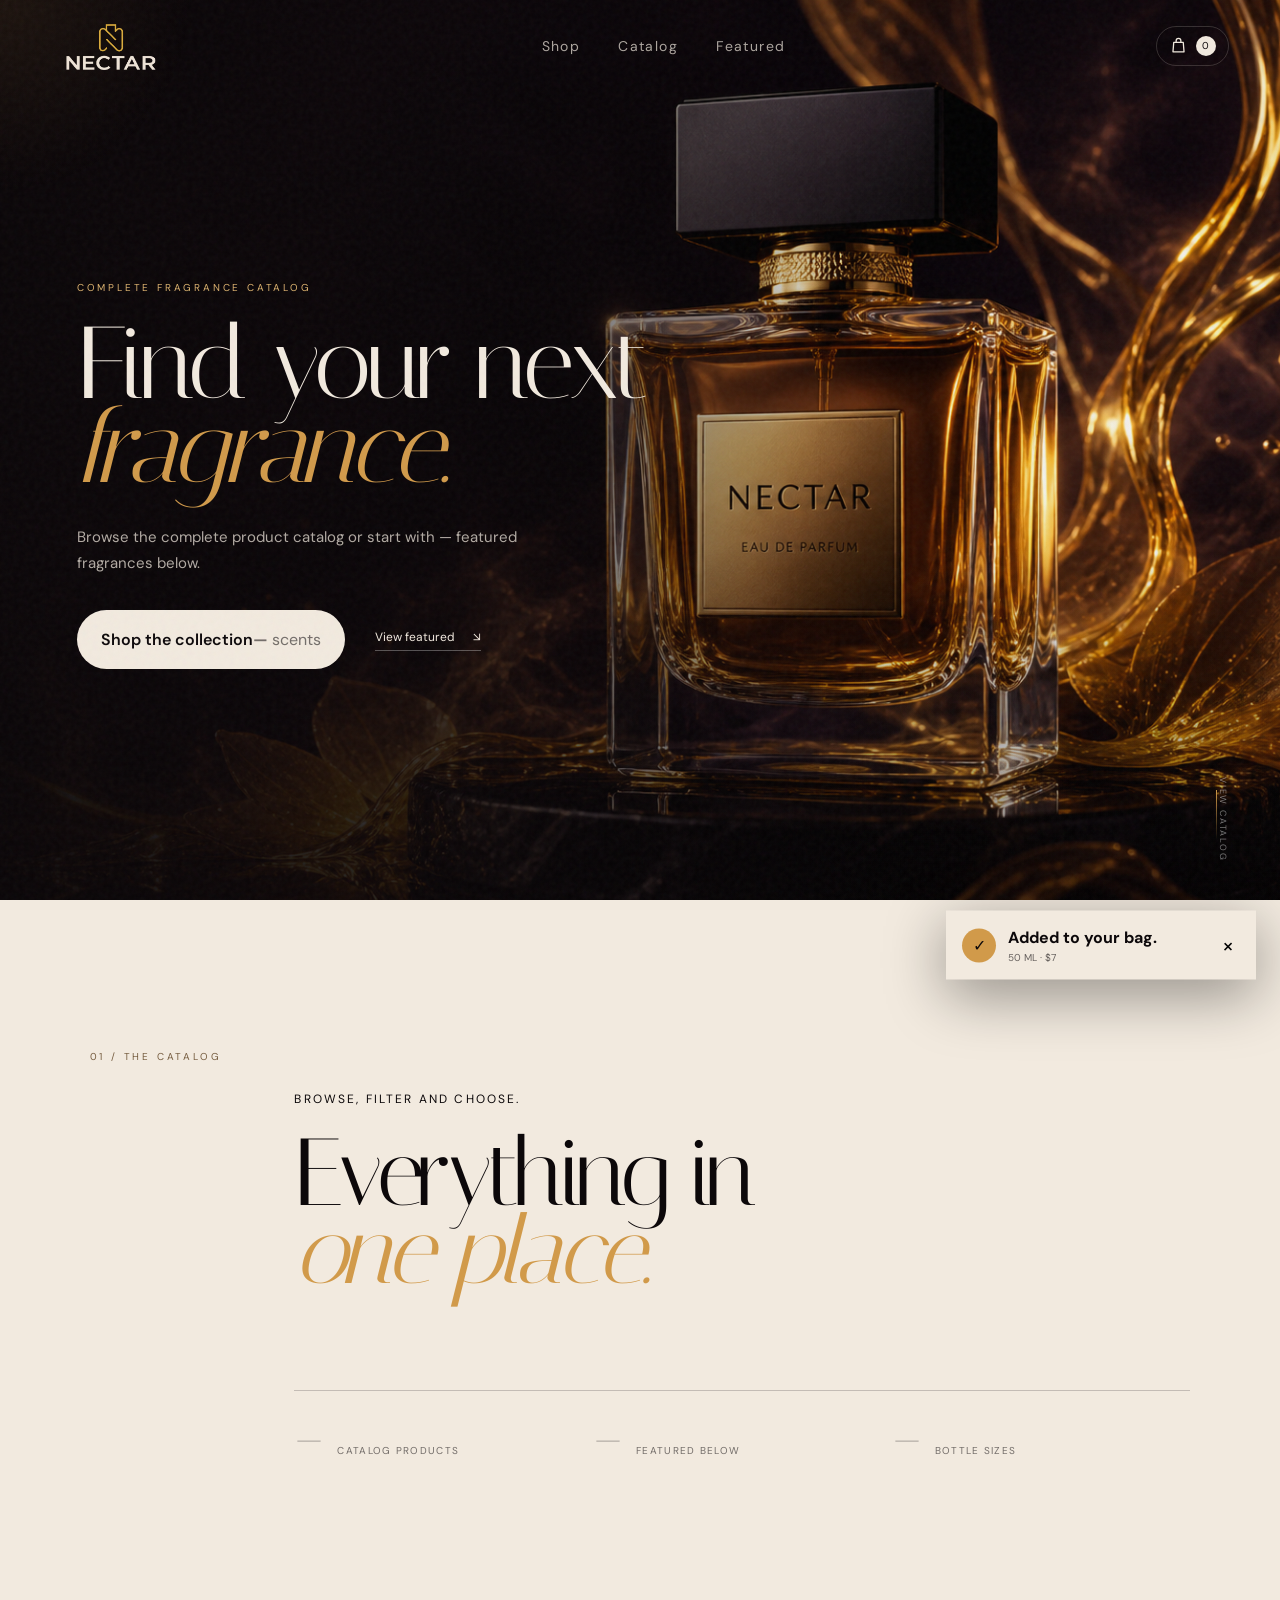
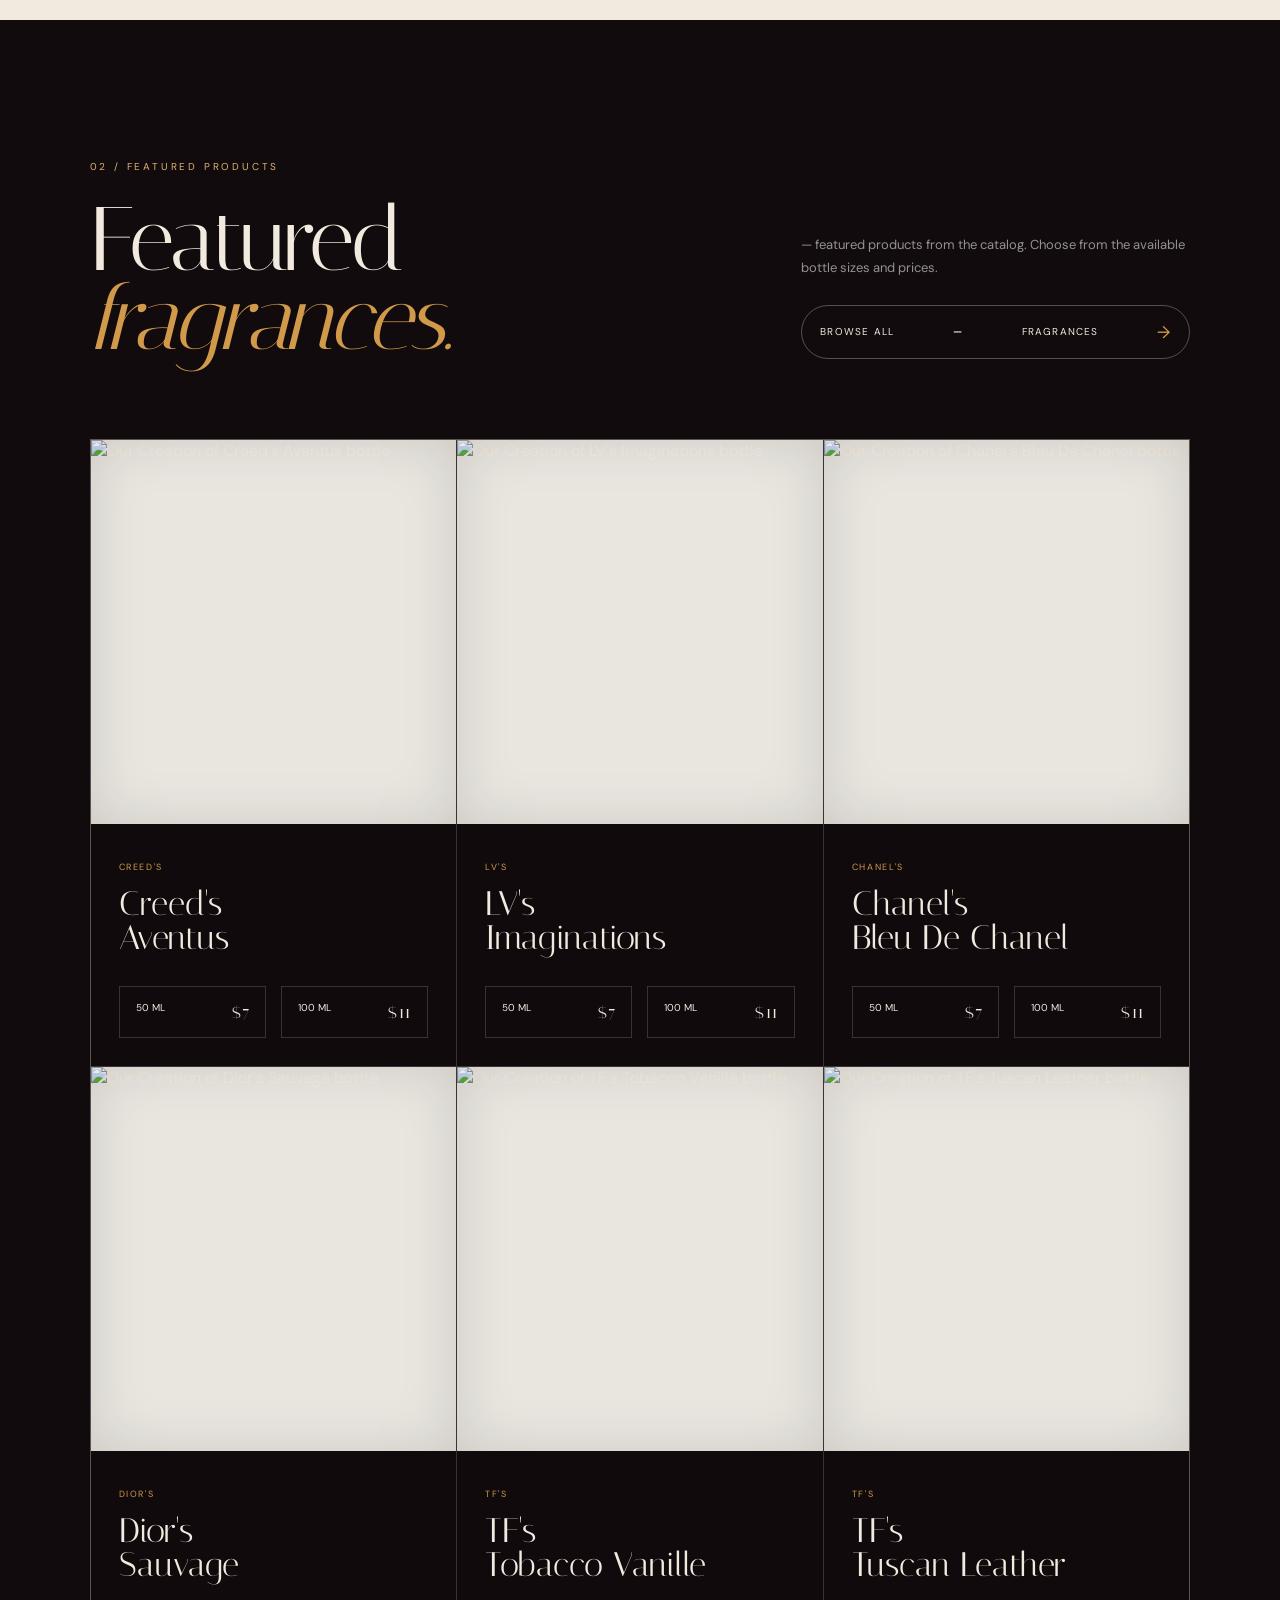
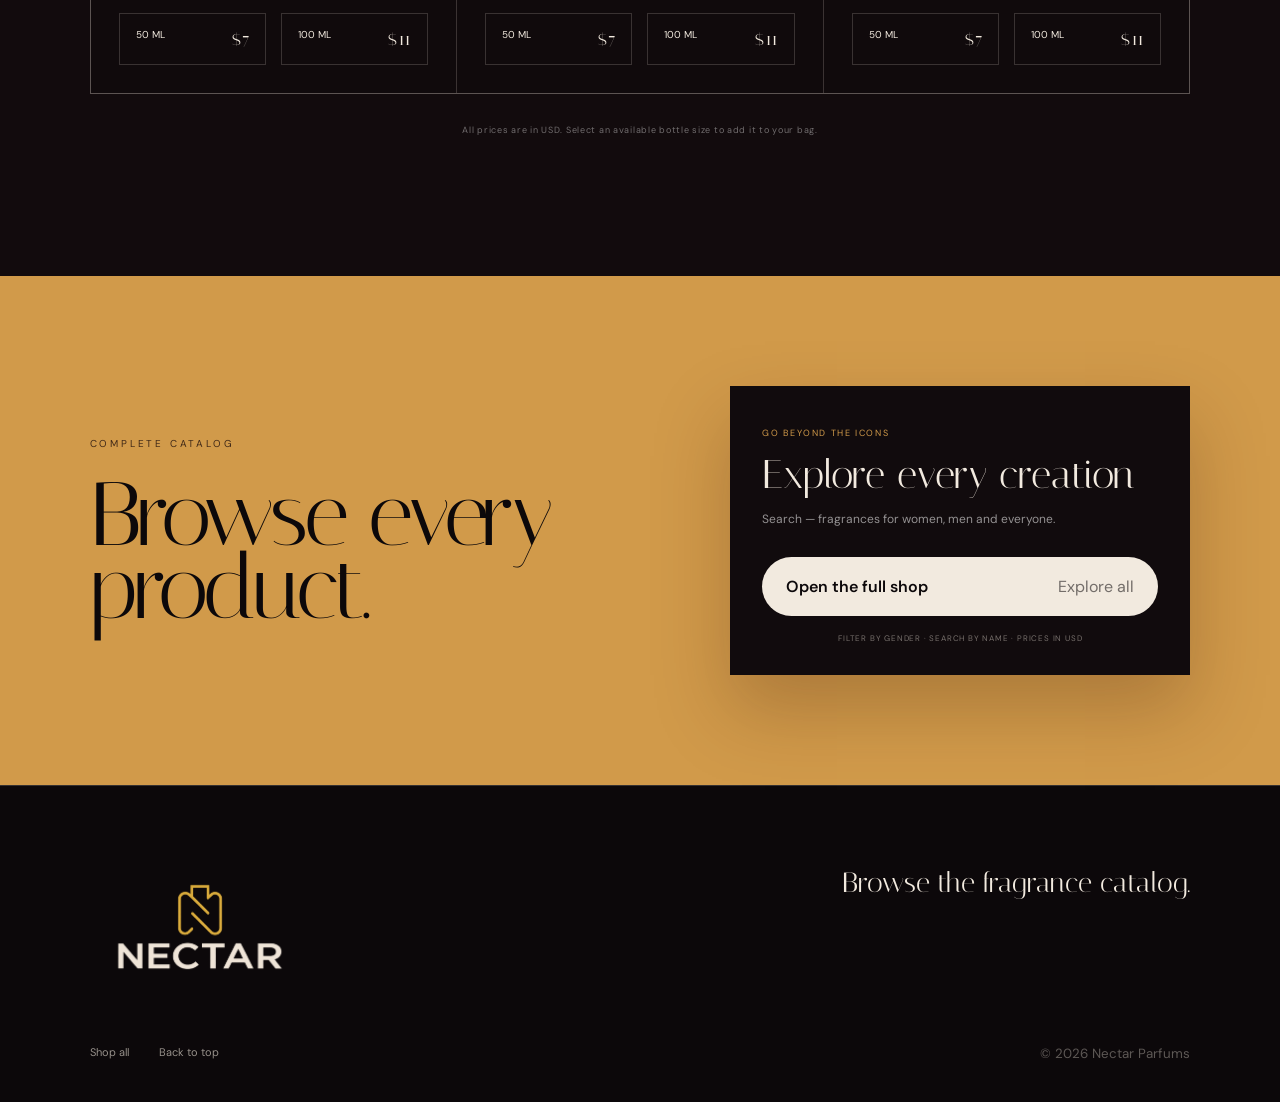
==== commit fe87769c: "fav icon" ====
--- a/oka/outputs/nectar2/index.html
+++ b/oka/outputs/nectar2/index.html
@@ -4,6 +4,7 @@
   <meta charset="UTF-8">
   <meta name="viewport" content="width=device-width, initial-scale=1.0, viewport-fit=cover">
   <meta name="description" content="Browse the Nectar fragrance catalog.">
+  <link rel="icon" type="image/png" href="assets/favicon.png">
   <title>NECTAR — Fragrance Catalog</title>
   <link rel="preconnect" href="https://fonts.googleapis.com">
   <link rel="preconnect" href="https://fonts.gstatic.com" crossorigin>
@@ -15,7 +16,7 @@
   <div class="cursor-glow" aria-hidden="true"></div>
 
   <header class="nav" id="nav">
-    <a class="brand" href="#top" aria-label="Nectar home">NECTAR<span>PARFUMS</span></a>
+    <a class="brand brand-logo" href="#top" aria-label="Nectar home"><img src="assets/nectar-logo-transparent.png" alt="Nectar"></a>
     <nav id="mainMenu" aria-label="Main navigation">
       <a href="shop.html">Shop</a>
       <a href="#catalog">Catalog</a>
@@ -100,7 +101,7 @@
   </main>
 
   <footer>
-    <a class="brand" href="#top">NECTAR<span>PARFUMS</span></a>
+    <a class="footer-logo" href="#top" aria-label="Nectar home"><img src="assets/nectar-logo-transparent.png" alt="Nectar"></a>
     <p>Browse the fragrance catalog.</p>
     <div><a href="shop.html">Shop all</a><a href="#top">Back to top</a></div>
     <small>© 2026 Nectar Parfums</small>
@@ -111,7 +112,7 @@
     <div class="cart-head"><div><p>Your selection</p><h2>Bag <span id="drawerCount">0</span></h2></div><button id="closeCart" aria-label="Close bag">×</button></div>
     <div class="cart-items" id="cartItems"></div>
     <div class="cart-empty" id="cartEmpty"><div>∅</div><h3>Your bag is empty.</h3><p>Choose the fragrance they will remember you by.</p><button class="text-link" id="emptyShop">Explore the collection →</button></div>
-    <div class="cart-footer" id="cartFooter"><div><span>Subtotal</span><strong id="cartTotal">$0</strong></div><p>Selected bottle sizes · Prices in USD</p><a class="checkout" id="whatsappCheckout" href="https://wa.me/96176441471" target="_blank" rel="noopener">Checkout via WhatsApp <span>↗</span></a><small>Your order details will open in WhatsApp for you to review and send.</small></div>
+    <div class="cart-footer" id="cartFooter"><div><span>Subtotal</span><strong id="cartTotal">$0</strong></div><p>Selected bottle sizes · Prices in USD</p><a class="checkout" id="whatsappCheckout" href="https://wa.me/96171646308" target="_blank" rel="noopener">Checkout via WhatsApp <span>↗</span></a><small>Your order details will open in WhatsApp for you to review and send.</small></div>
   </aside>
   <div class="toast" id="toast" role="status"><span>✓</span><div><strong>Added to your bag.</strong><small id="toastDetail">50 ML · $7</small></div><button id="closeToast" aria-label="Close">×</button></div>
   <script src="https://cdn.jsdelivr.net/npm/@supabase/supabase-js@2"></script>
--- a/oka/outputs/nectar2/styles.css
+++ b/oka/outputs/nectar2/styles.css
@@ -12,6 +12,7 @@
 .nav nav{font-size:14px}.menu-toggle{display:none;width:44px;height:44px;border:1px solid var(--line);border-radius:50%;background:rgba(12,8,10,.35);color:var(--cream);padding:0;cursor:pointer;place-items:center;position:relative}.menu-toggle span{position:absolute;width:17px;height:1px;background:currentColor;transition:transform .3s,top .3s}.menu-toggle span:first-child{top:18px}.menu-toggle span:last-child{top:24px}.menu-toggle.open span:first-child{top:21px;transform:rotate(45deg)}.menu-toggle.open span:last-child{top:21px;transform:rotate(-45deg)}
 @media(max-width:800px){.nav{gap:10px}.menu-toggle{display:grid;margin-left:auto}.nav nav{display:flex;position:absolute;left:14px;right:14px;top:78px;padding:12px;background:rgba(15,9,11,.97);border:1px solid var(--line);backdrop-filter:blur(24px);flex-direction:column;gap:0;opacity:0;visibility:hidden;transform:translateY(-10px);transition:opacity .25s,transform .25s,visibility .25s;box-shadow:0 24px 60px rgba(0,0,0,.45)}.nav.scrolled nav{top:62px}.nav nav.open{opacity:1;visibility:visible;transform:none}.nav nav a{padding:17px 14px;border-bottom:1px solid var(--line);font-size:16px;opacity:.8}.nav nav a:last-child{border-bottom:0}.menu-open{overflow:hidden}.bag{flex:none}}
 @media(max-width:800px){.nav{display:grid;grid-template-columns:44px minmax(0,1fr) auto;gap:10px;padding:0 16px}.nav .menu-toggle{grid-column:1;grid-row:1;margin:0;z-index:52}.nav .brand{grid-column:2;grid-row:1;justify-self:center;position:relative;z-index:51;white-space:nowrap}.nav .bag{grid-column:3;grid-row:1;position:relative;z-index:51;display:flex!important;align-items:center;white-space:nowrap;min-width:max-content}.nav nav,.nav.scrolled nav{position:fixed;inset:0!important;width:100vw;height:100dvh;padding:110px 24px 40px;background:#0c080a;border:0;display:flex;justify-content:center;align-items:stretch;gap:0;opacity:0;visibility:hidden;transform:translateX(-100%);transition:opacity .35s,transform .45s cubic-bezier(.2,.8,.2,1),visibility .35s;box-shadow:none;z-index:50}.nav nav.open{opacity:1;visibility:visible;transform:none}.nav nav a{padding:21px 10px;border-bottom:1px solid var(--line);font:clamp(28px,9vw,42px)/1 var(--serif);text-align:left;opacity:.72}.nav nav a:first-child{border-top:1px solid var(--line)}.nav nav a:hover,.nav nav a:focus{opacity:1;color:var(--gold)}}
+.brand-logo{width:120px;height:72px;display:flex;align-items:center;justify-content:center;line-height:normal}.brand-logo img{display:block;width:100%;height:100%;object-fit:contain}.footer-logo{display:block;width:clamp(170px,18vw,220px);aspect-ratio:1.86/1;overflow:hidden;background:transparent}.footer-logo img{display:block;width:100%;height:100%;object-fit:contain}@media(max-width:800px){.nav .brand-logo{width:92px;height:58px}}
 
 /* Larger, clearer cart removal control */
 .cart-item .remove{min-height:38px;border:1px solid rgba(0,0,0,.3);background:transparent;padding:10px 14px;border-radius:2px;font-size:10px;font-weight:600;letter-spacing:.06em;cursor:pointer;opacity:.78;transition:background .2s,color .2s,opacity .2s}
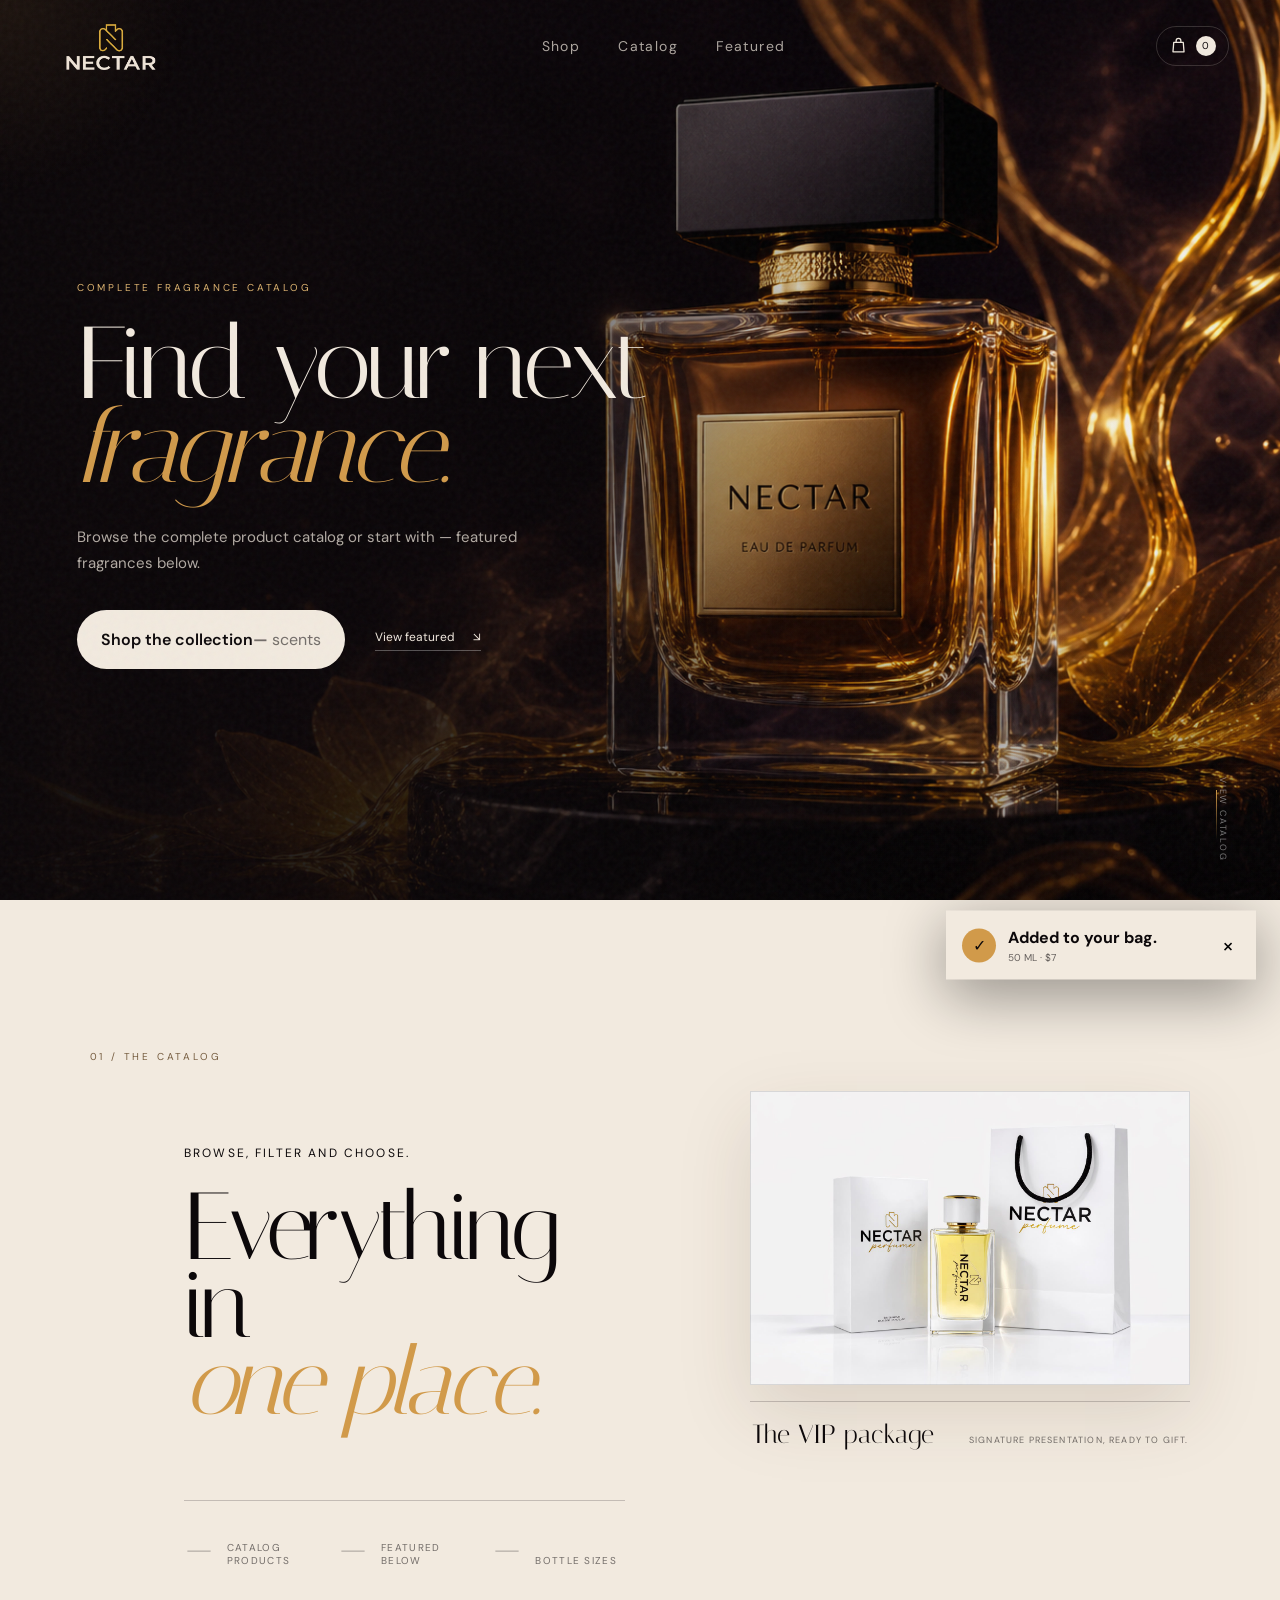
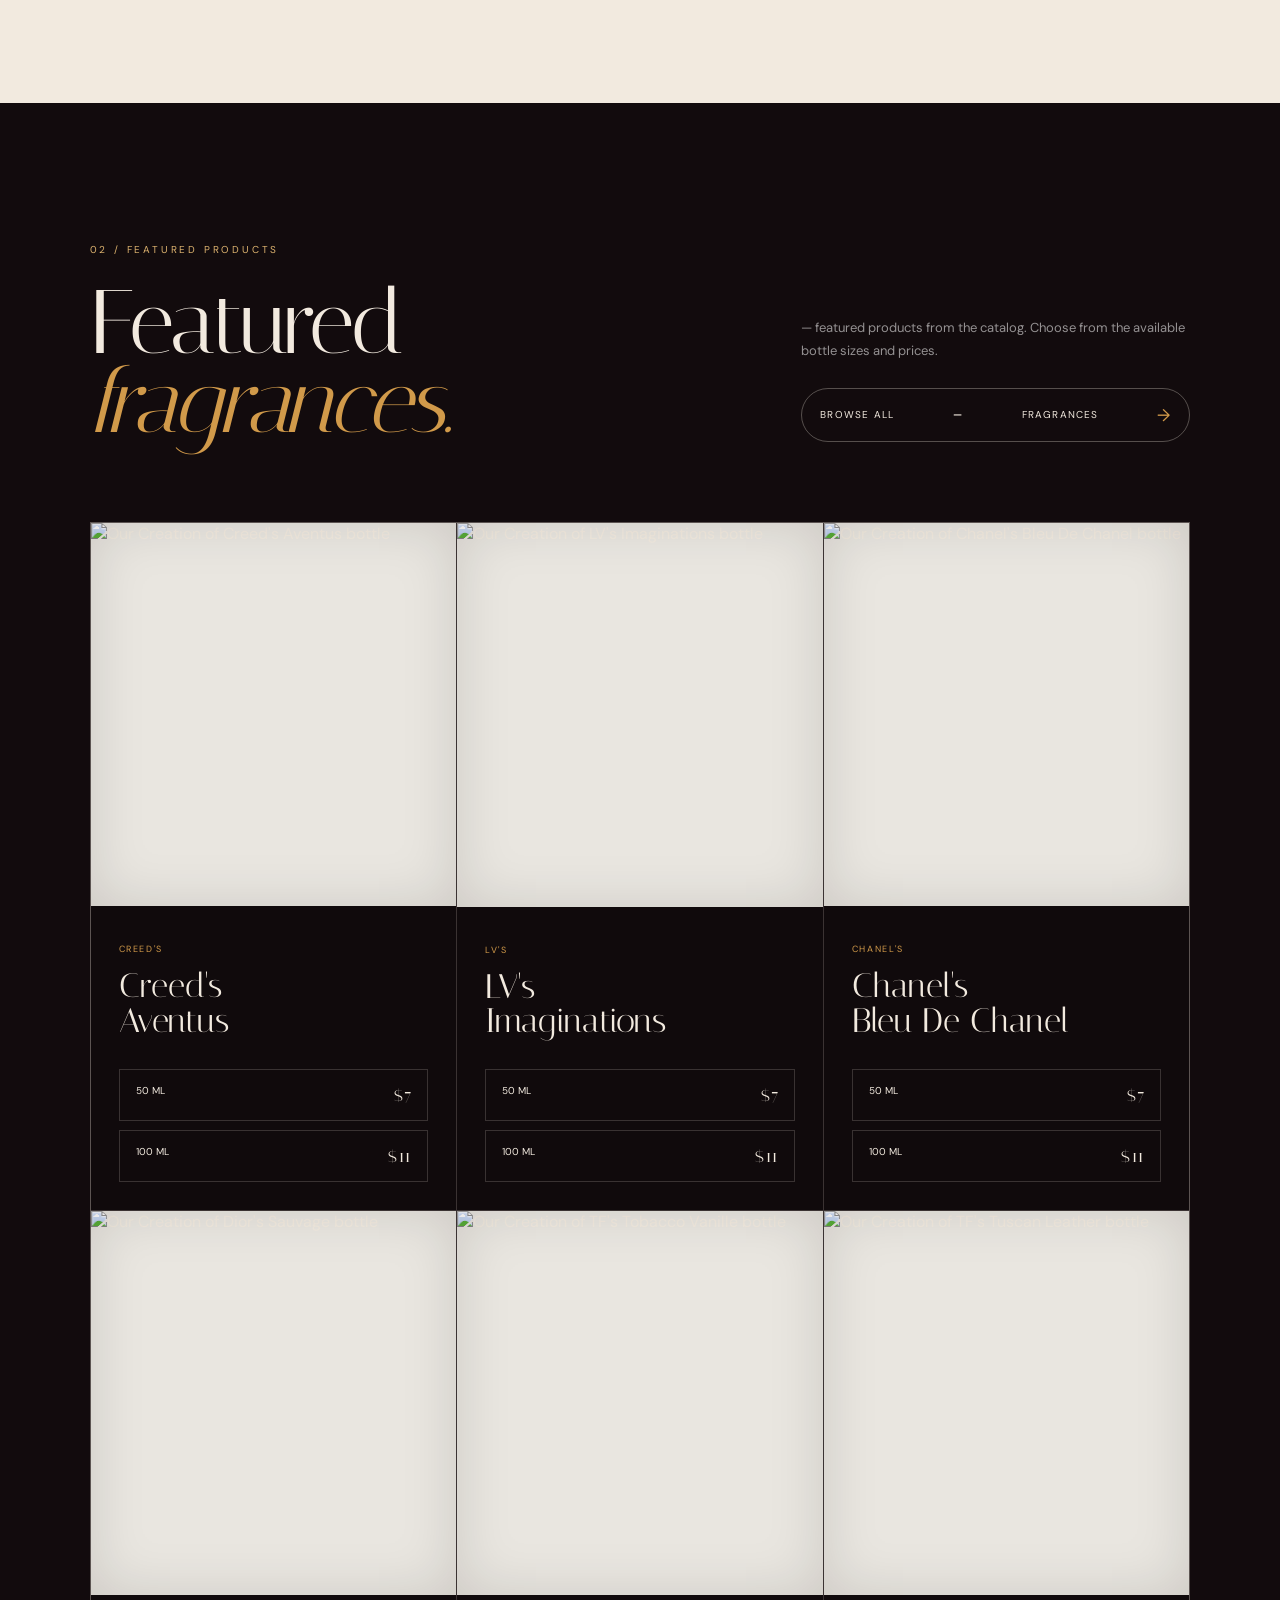
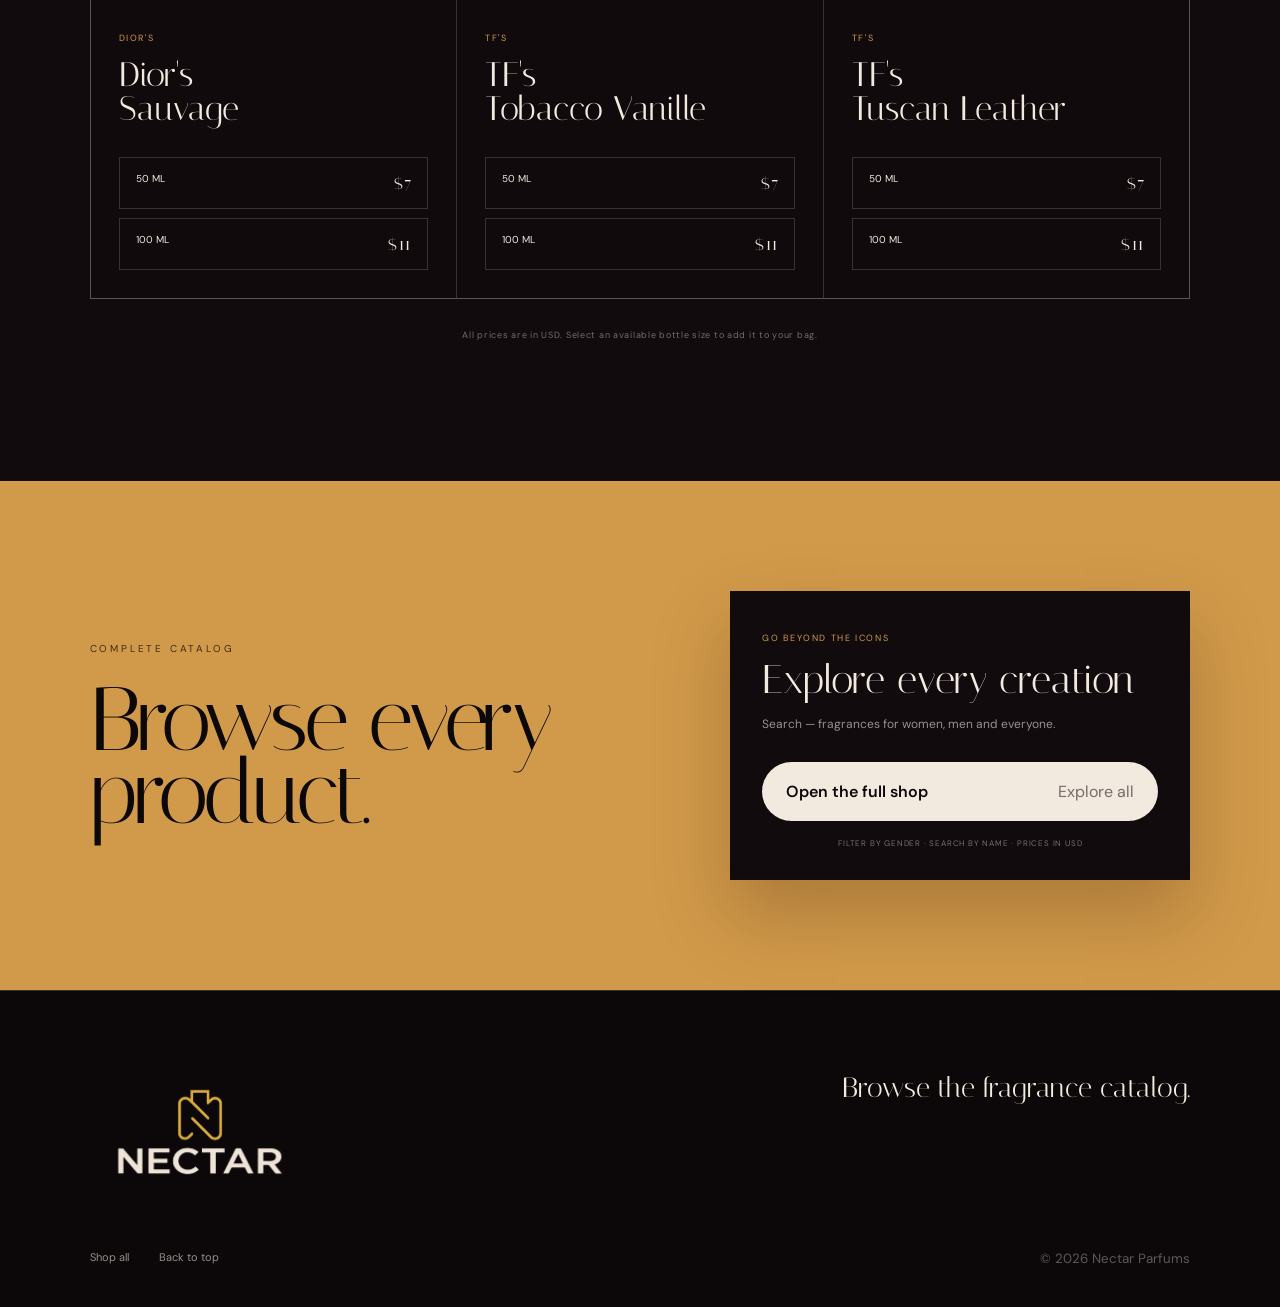
==== commit 6a0c0bc8: "added vip img" ====
--- a/oka/outputs/nectar2/index.html
+++ b/oka/outputs/nectar2/index.html
@@ -50,6 +50,15 @@
         <p>Browse, filter and choose.</p>
         <h2>Everything in<br><em>one place.</em></h2>
       </div>
+      <figure class="vip-package reveal">
+        <div class="vip-package-image">
+          <img src="assets/nectar-vip-package.jpeg" alt="Nectar VIP perfume bottle with its presentation box and gift bag">
+        </div>
+        <figcaption>
+          <span>The VIP package</span>
+          <small>Signature presentation, ready to gift.</small>
+        </figcaption>
+      </figure>
       <div class="stat-row reveal">
         <div><strong data-catalog-count>—</strong><span>Catalog products</span></div>
         <div><strong data-featured-count>—</strong><span>Featured below</span></div>
@@ -112,7 +121,18 @@
     <div class="cart-head"><div><p>Your selection</p><h2>Bag <span id="drawerCount">0</span></h2></div><button id="closeCart" aria-label="Close bag">×</button></div>
     <div class="cart-items" id="cartItems"></div>
     <div class="cart-empty" id="cartEmpty"><div>∅</div><h3>Your bag is empty.</h3><p>Choose the fragrance they will remember you by.</p><button class="text-link" id="emptyShop">Explore the collection →</button></div>
-    <div class="cart-footer" id="cartFooter"><div><span>Subtotal</span><strong id="cartTotal">$0</strong></div><p>Selected bottle sizes · Prices in USD</p><a class="checkout" id="whatsappCheckout" href="https://wa.me/96171646308" target="_blank" rel="noopener">Checkout via WhatsApp <span>↗</span></a><small>Your order details will open in WhatsApp for you to review and send.</small></div>
+    <div class="cart-footer" id="cartFooter">
+      <label class="delivery-location" for="deliveryLocation">Location
+        <input id="deliveryLocation" type="text" autocomplete="street-address" placeholder="Enter your delivery address" required>
+      </label>
+      <div class="cart-summary"><span>Subtotal</span><strong id="cartTotal">$0</strong></div>
+      <div class="cart-summary delivery-row"><span>Delivery</span><strong>+$4</strong></div>
+      <div class="cart-summary total-row"><span>Total</span><strong id="orderTotal">$4</strong></div>
+      <p>Selected bottle sizes · Prices in USD</p>
+      <a class="checkout" id="whatsappCheckout" href="https://wa.me/96179195270" target="_blank" rel="noopener">Checkout via WhatsApp <span>↗</span></a>
+      <small id="locationError" class="location-error" role="alert"></small>
+      <small>Your order details will open in WhatsApp for you to review and send.</small>
+    </div>
   </aside>
   <div class="toast" id="toast" role="status"><span>✓</span><div><strong>Added to your bag.</strong><small id="toastDetail">50 ML · $7</small></div><button id="closeToast" aria-label="Close">×</button></div>
   <script src="https://cdn.jsdelivr.net/npm/@supabase/supabase-js@2"></script>
--- a/oka/outputs/nectar2/styles.css
+++ b/oka/outputs/nectar2/styles.css
@@ -5,6 +5,7 @@
 /* Catalog and cart */
 .collection{padding:140px 7vw;background:#120b0d}.collection-head{display:grid;grid-template-columns:1.2fr .8fr;gap:10vw;align-items:end;margin-bottom:80px}.collection h2{font:clamp(58px,7vw,105px)/.88 var(--serif);letter-spacing:-.04em;margin:0}.collection h2 em{color:var(--gold);font-weight:400}.collection-head>p{font-size:13px;line-height:1.8;color:rgba(255,255,255,.55);max-width:420px}.collection-head strong{color:var(--cream)}.product-grid{display:grid;grid-template-columns:repeat(3,1fr);gap:1px;background:var(--line);border:1px solid var(--line)}.product-card{background:#100a0c;min-width:0}.product-image{aspect-ratio:1/1.05;background:#e9e6e0;overflow:hidden;position:relative}.product-image:after{content:"";position:absolute;inset:0;box-shadow:inset 0 0 55px rgba(15,7,9,.13);pointer-events:none}.product-image img{width:100%;height:100%;object-fit:cover;transition:transform .7s cubic-bezier(.2,.8,.2,1)}.product-card:hover .product-image img{transform:scale(1.045)}.badge{position:absolute;z-index:2;top:16px;left:16px;background:var(--ink);color:var(--cream);font-size:8px;text-transform:uppercase;letter-spacing:.15em;padding:8px 10px}.product-info{padding:28px}.product-info>p,.final-kicker{font-size:9px;color:var(--gold);text-transform:uppercase;letter-spacing:.18em}.product-info h3{font:34px/1.02 var(--serif);margin:14px 0 30px}.product-info>div{display:flex;justify-content:space-between;gap:15px;align-items:center;font-size:10px}.product-info>div span{color:var(--gold);letter-spacing:.05em}.product-info>div small{color:rgba(255,255,255,.4);margin-left:5px}.product-info>div strong{font-size:11px}.quick-add{width:100%;margin-top:22px;border:1px solid var(--line);background:none;color:inherit;padding:14px 16px;text-align:left;display:flex;justify-content:space-between;cursor:pointer;transition:.25s}.quick-add:hover{background:var(--cream);color:var(--ink)}.price-note{text-align:center;font-size:9px;letter-spacing:.08em;color:rgba(255,255,255,.4);margin:30px 0 0}.buy-card h3{font:40px var(--serif);margin:12px 0}.buy-card>p:not(.final-kicker):not(.assurance){font-size:12px;line-height:1.6;color:rgba(255,255,255,.55);margin-bottom:28px}
 .cart-overlay{position:fixed;inset:0;background:rgba(0,0,0,.66);backdrop-filter:blur(5px);z-index:24;opacity:0;visibility:hidden;transition:.35s}.cart-overlay.open{opacity:1;visibility:visible}.cart-drawer{position:fixed;z-index:25;right:0;top:0;height:100%;width:min(520px,100%);background:#f1e9dc;color:var(--ink);transform:translateX(100%);transition:transform .45s cubic-bezier(.2,.8,.2,1);display:flex;flex-direction:column}.cart-drawer.open{transform:none}.cart-head{display:flex;justify-content:space-between;align-items:center;padding:28px 30px;border-bottom:1px solid rgba(0,0,0,.14)}.cart-head p{font-size:8px;text-transform:uppercase;letter-spacing:.2em;margin:0 0 7px}.cart-head h2{font:36px var(--serif);margin:0}.cart-head h2 span{font:11px var(--sans);display:inline-grid;place-items:center;width:24px;height:24px;background:var(--ink);color:var(--cream);border-radius:50%;vertical-align:middle}.cart-head button{border:0;background:none;font-size:30px;cursor:pointer}.cart-items{padding:0 30px;overflow:auto;flex:1}.cart-item{display:grid;grid-template-columns:90px 1fr auto;gap:16px;padding:24px 0;border-bottom:1px solid rgba(0,0,0,.13)}.cart-item img{width:90px;height:110px;object-fit:cover;background:#e2ded7}.cart-item p{font-size:8px;text-transform:uppercase;letter-spacing:.14em;opacity:.5;margin:2px 0 8px}.cart-item h3{font:19px/1.2 var(--serif);margin:0}.cart-item>div:last-child{text-align:right;display:flex;flex-direction:column;align-items:flex-end;justify-content:space-between;font-size:11px}.qty{display:flex;align-items:center;border:1px solid rgba(0,0,0,.18);width:max-content;margin-top:18px}.qty button{border:0;background:none;width:28px;height:27px;cursor:pointer}.qty span{font-size:10px}.remove{border:0;background:none;padding:0;border-bottom:1px solid;font-size:8px;cursor:pointer;opacity:.55}.cart-empty{margin:auto;text-align:center;padding:30px}.cart-empty[hidden],.cart-footer[hidden]{display:none}.cart-empty>div{font:70px var(--serif);color:var(--gold)}.cart-empty h3{font:30px var(--serif);margin:15px 0}.cart-empty p{font-size:11px;opacity:.55}.cart-empty button{margin-top:22px;background:none;color:var(--ink)}.cart-footer{padding:24px 30px 28px;border-top:1px solid rgba(0,0,0,.14)}.cart-footer>div{display:flex;justify-content:space-between;align-items:center;font:22px var(--serif)}.cart-footer>div strong{font-size:28px;font-weight:400}.cart-footer>p{font-size:8px;text-transform:uppercase;letter-spacing:.1em;opacity:.5}.checkout{background:var(--ink);color:var(--cream);display:flex;justify-content:space-between;padding:17px 18px;margin-top:18px;font-size:11px}.cart-footer small{display:block;font-size:8px;line-height:1.5;opacity:.5;margin-top:12px}.cart-open{overflow:hidden}
+.delivery-location{display:block;margin-bottom:18px;font-size:9px;font-weight:600;text-transform:uppercase;letter-spacing:.12em}.delivery-location input{display:block;width:100%;margin-top:8px;border:1px solid rgba(0,0,0,.24);background:rgba(255,255,255,.3);color:var(--ink);padding:13px 14px;font:12px var(--sans);outline:none}.delivery-location input:focus{border-color:var(--gold);box-shadow:0 0 0 2px rgba(209,154,74,.2)}.delivery-location input[aria-invalid="true"]{border-color:#9c2727}.cart-footer>.cart-summary{font-size:15px;padding:3px 0}.cart-footer>.cart-summary strong{font-size:18px}.cart-footer>.total-row{border-top:1px solid rgba(0,0,0,.14);margin-top:7px;padding-top:10px;font-size:21px}.cart-footer>.total-row strong{font-size:27px}.cart-footer>.location-error{color:#8f1f1f;opacity:1;margin-top:8px}.location-error:empty{display:none}
 @media(max-width:800px){.collection{padding:90px 20px}.collection-head{display:block;margin-bottom:50px}.collection-head>p{margin-top:30px}.product-grid{grid-template-columns:1fr 1fr}.product-info{padding:18px 14px}.product-info h3{font-size:24px;min-height:49px}.product-info>div{display:block}.product-info>div strong{display:block;margin-top:8px}.quick-add{font-size:10px}.product-image{aspect-ratio:1/1.15}.cart-item{grid-template-columns:70px 1fr}.cart-item img{width:70px;height:90px}.cart-item>div:last-child{grid-column:2;flex-direction:row;align-items:center}.cart-head,.cart-items,.cart-footer{padding-left:20px;padding-right:20px}}
 .featured-options{display:grid!important;grid-template-columns:1fr 1fr;gap:7px}.featured-options .quick-add{margin-top:0}.featured-options .quick-add b{font:18px var(--serif);font-weight:400}.featured-options .quick-add:hover{background:var(--cream);color:var(--ink)}
 @media(max-width:800px){.featured-options{grid-template-columns:1fr}.featured-options .quick-add b{display:inline;margin:0}}
@@ -82,3 +83,44 @@
 }
 
 @media(hover:none){.product-card:hover .product-image img{transform:none}.quick-add:hover,.shop-path:hover{background:initial;color:inherit}.quick-add:active{background:var(--cream);color:var(--ink)}}
+
+/* Featured-card regular / VIP choices */
+.featured-options{grid-template-columns:1fr!important;gap:9px!important}.featured-size{display:grid!important;grid-template-columns:54px minmax(0,1fr);gap:8px!important;align-items:stretch!important;padding-top:9px;border-top:1px solid var(--line)}.featured-size>span{display:flex;align-items:center;color:rgba(255,255,255,.62)!important;font-size:8px;font-weight:700;letter-spacing:.1em}.featured-size>div{display:grid!important;grid-template-columns:1fr;gap:6px!important}.featured-size.has-vip>div{grid-template-columns:1fr 1fr}.featured-size .quick-add{min-width:0;margin:0;padding:10px 9px;display:grid;gap:4px}.featured-size .quick-add small{font-size:7px;letter-spacing:.08em;text-transform:uppercase;opacity:.55}.featured-size .quick-add b{font-size:17px!important}.featured-size .quick-add.vip{border-color:rgba(209,154,74,.68);background:rgba(209,154,74,.08)}.featured-size .quick-add.vip small{color:var(--gold);opacity:1;font-weight:800}.featured-size .quick-add.vip:hover{background:var(--gold);border-color:var(--gold);color:var(--ink)}.cart-tier.vip{color:#8b5c1f;font-weight:800}
+@media(max-width:420px){.featured-size{grid-template-columns:48px minmax(0,1fr)}.featured-size.has-vip>div{grid-template-columns:1fr 1fr}}
+
+/* VIP package editorial feature */
+.manifesto{display:grid;grid-template-columns:repeat(12,minmax(0,1fr));column-gap:2.4vw;align-items:start}
+.manifesto>.section-no{grid-column:1/-1}
+.manifesto-copy{grid-column:2/7;margin-left:0;padding-top:42px}
+.vip-package{grid-column:8/-1;grid-row:2/span 2;margin:0;align-self:stretch;display:flex;flex-direction:column;min-width:0}
+.vip-package-image{position:relative;overflow:hidden;aspect-ratio:3/2;background:#fff;box-shadow:0 28px 70px rgba(71,49,28,.13)}
+.vip-package-image:after{content:"";position:absolute;inset:0;border:1px solid rgba(12,8,10,.12);pointer-events:none}
+.vip-package img{display:block;width:100%;height:100%;object-fit:cover;transition:transform .8s cubic-bezier(.2,.8,.2,1)}
+.vip-package:hover img{transform:scale(1.025)}
+.vip-package figcaption{display:flex;justify-content:space-between;gap:24px;align-items:baseline;padding:17px 2px 0;border-top:1px solid rgba(12,8,10,.2);margin-top:16px}
+.vip-package figcaption span{font:26px var(--serif)}
+.vip-package figcaption small{font-size:9px;text-transform:uppercase;letter-spacing:.13em;opacity:.55;text-align:right}
+.stat-row{grid-column:2/7;margin:78px 0 0;gap:22px}
+
+@media(max-width:1000px){
+  .manifesto-copy{grid-column:1/7}
+  .vip-package{grid-column:7/-1}
+  .stat-row{grid-column:1/7}
+}
+
+@media(max-width:800px){
+  .manifesto{display:block;min-height:0;padding-top:100px;padding-bottom:100px}
+  .manifesto-copy{padding-top:0}
+  .vip-package{margin-top:54px}
+  .vip-package figcaption span{font-size:23px}
+  .stat-row{margin-top:64px}
+}
+
+@media(max-width:560px){
+  .vip-package{margin-top:42px}
+  .vip-package-image{aspect-ratio:3/2}
+  .vip-package figcaption{display:block;padding-top:14px;margin-top:12px}
+  .vip-package figcaption small{display:block;margin-top:7px;text-align:left;line-height:1.5}
+}
+
+@media(prefers-reduced-motion:reduce){.vip-package img{transition:none}.vip-package:hover img{transform:none}}
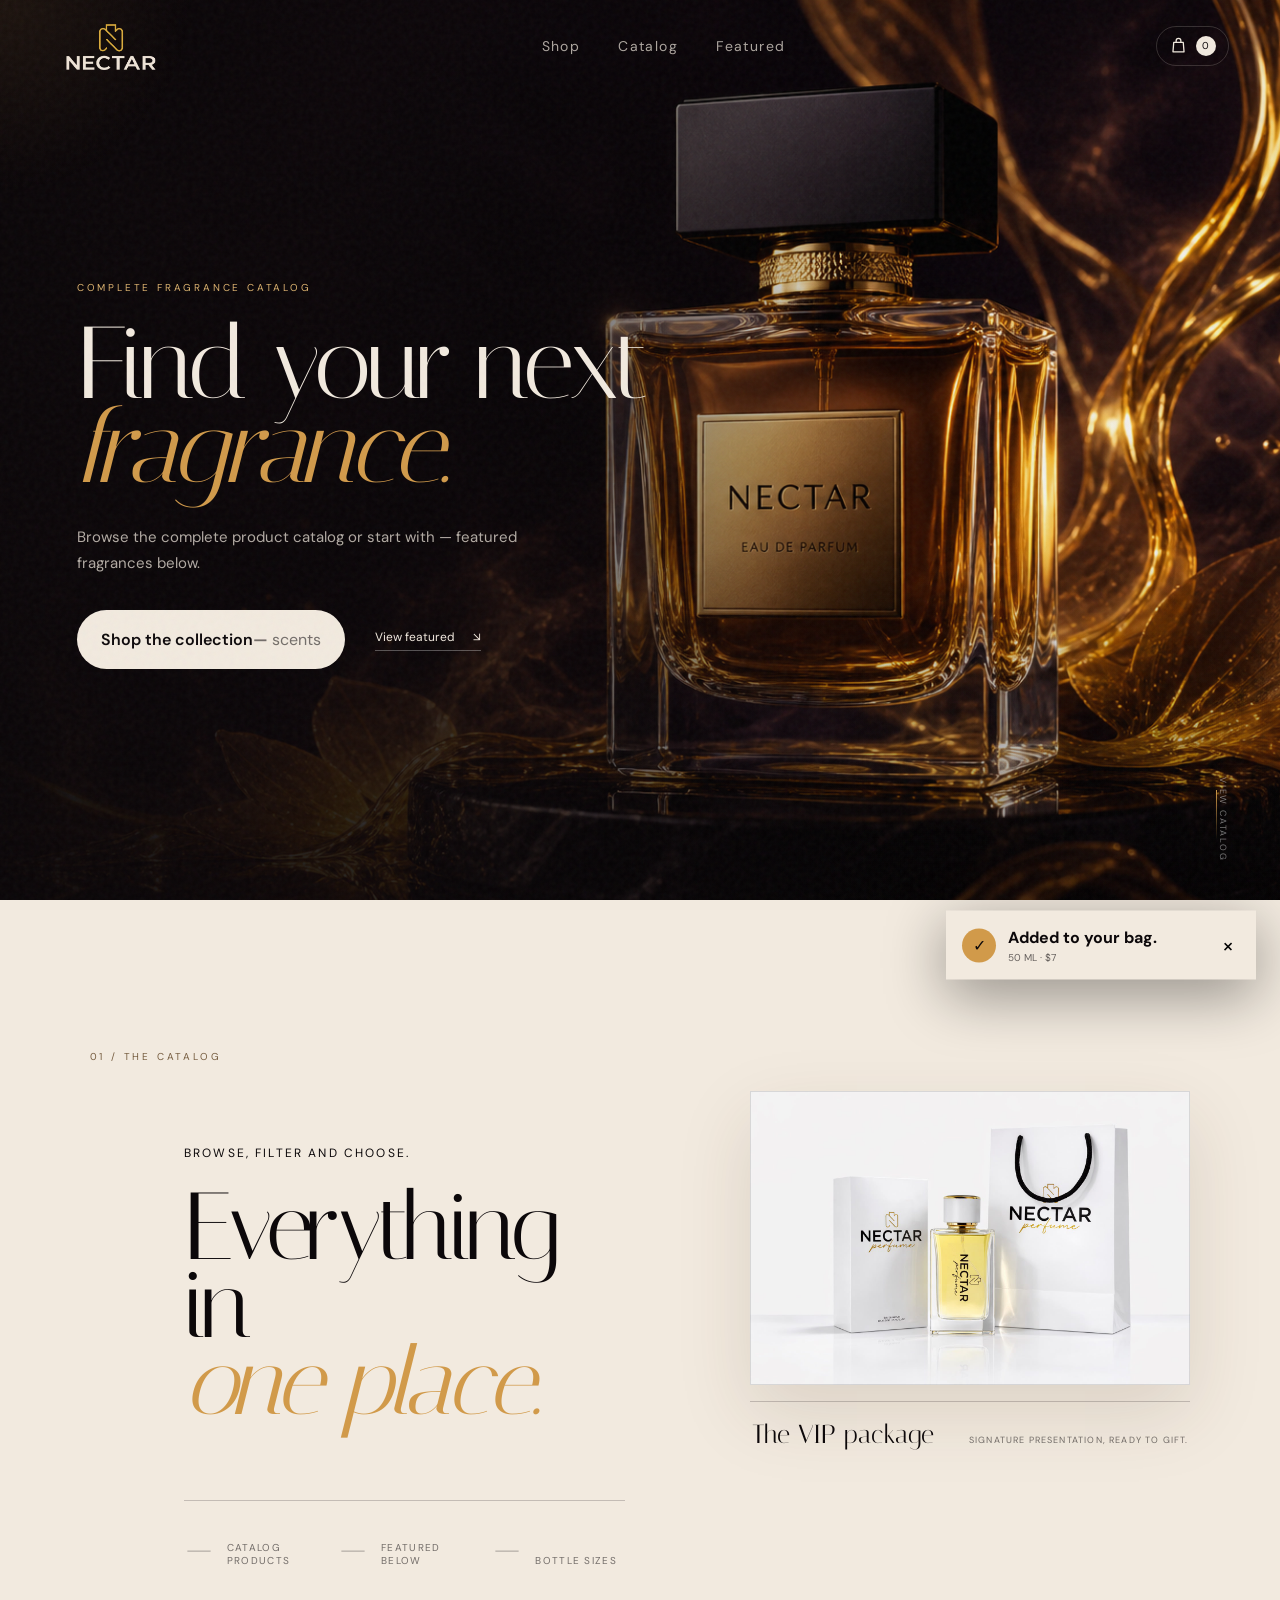
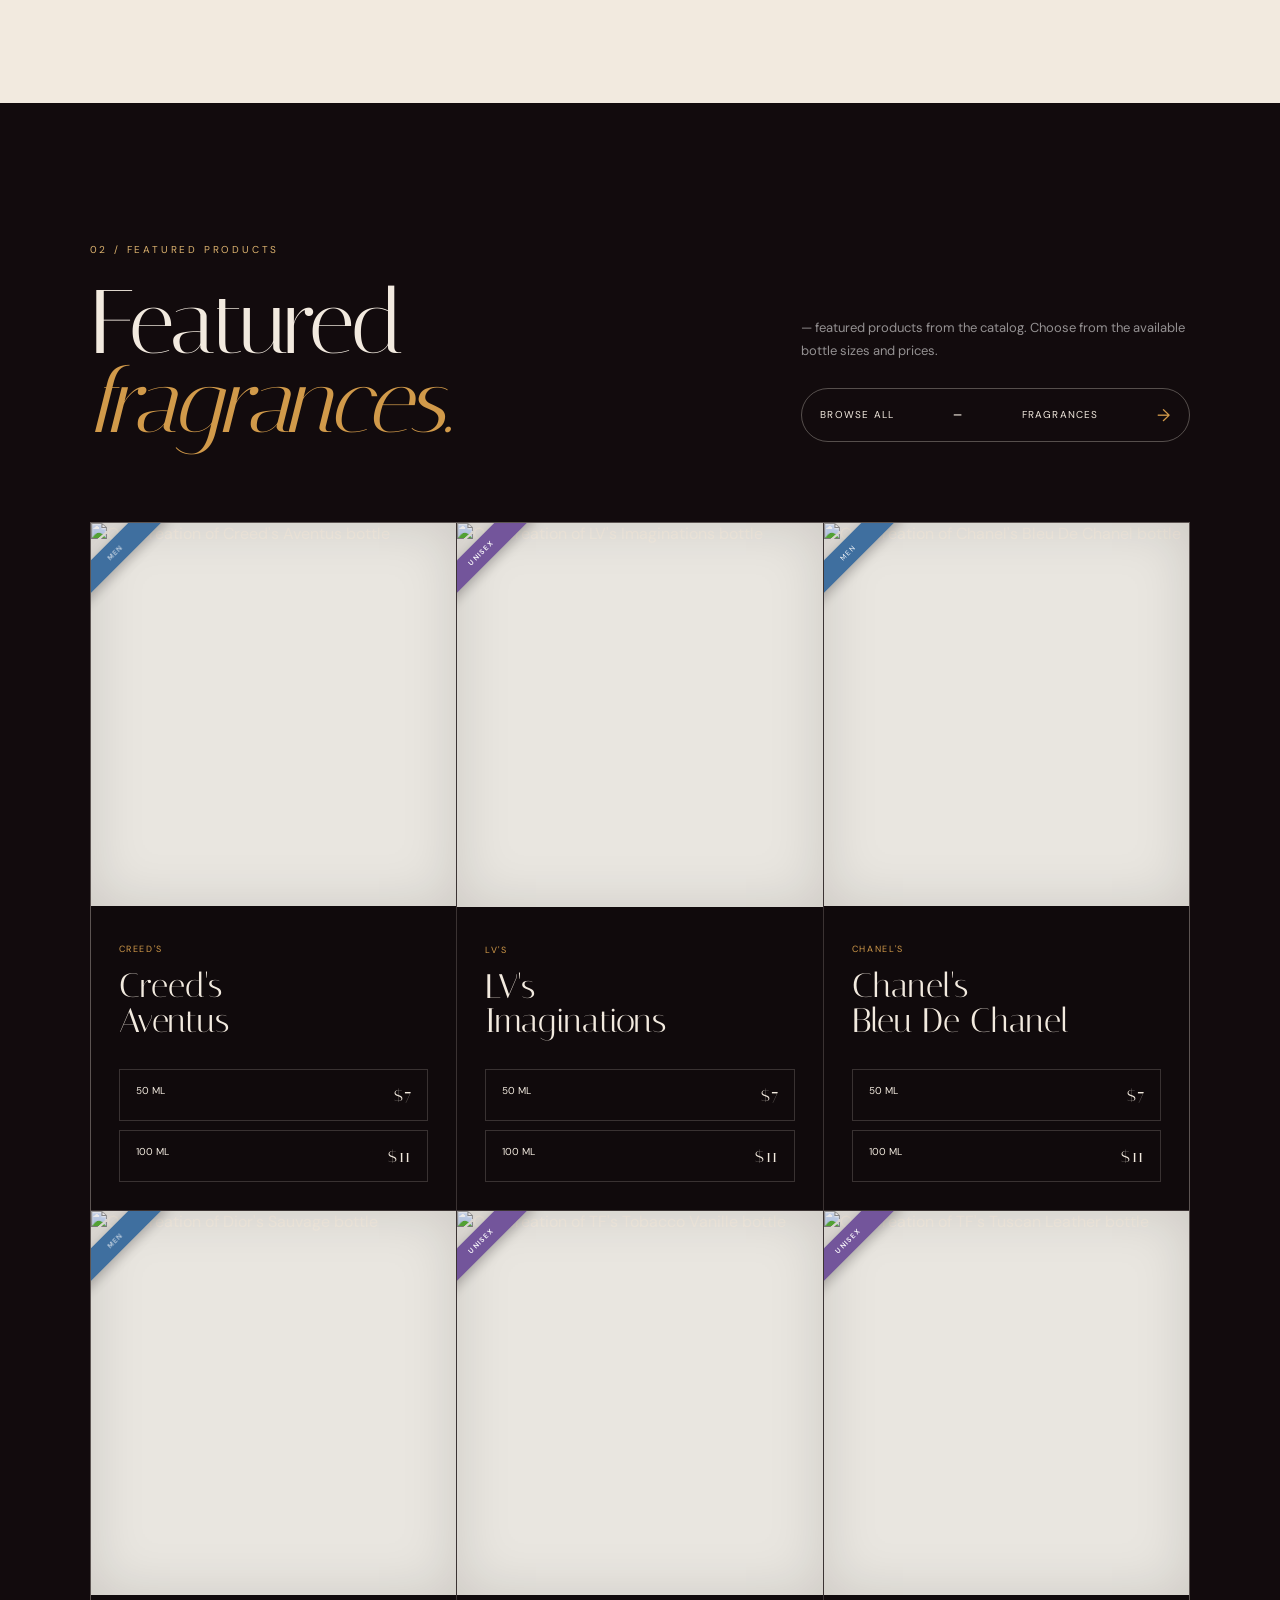
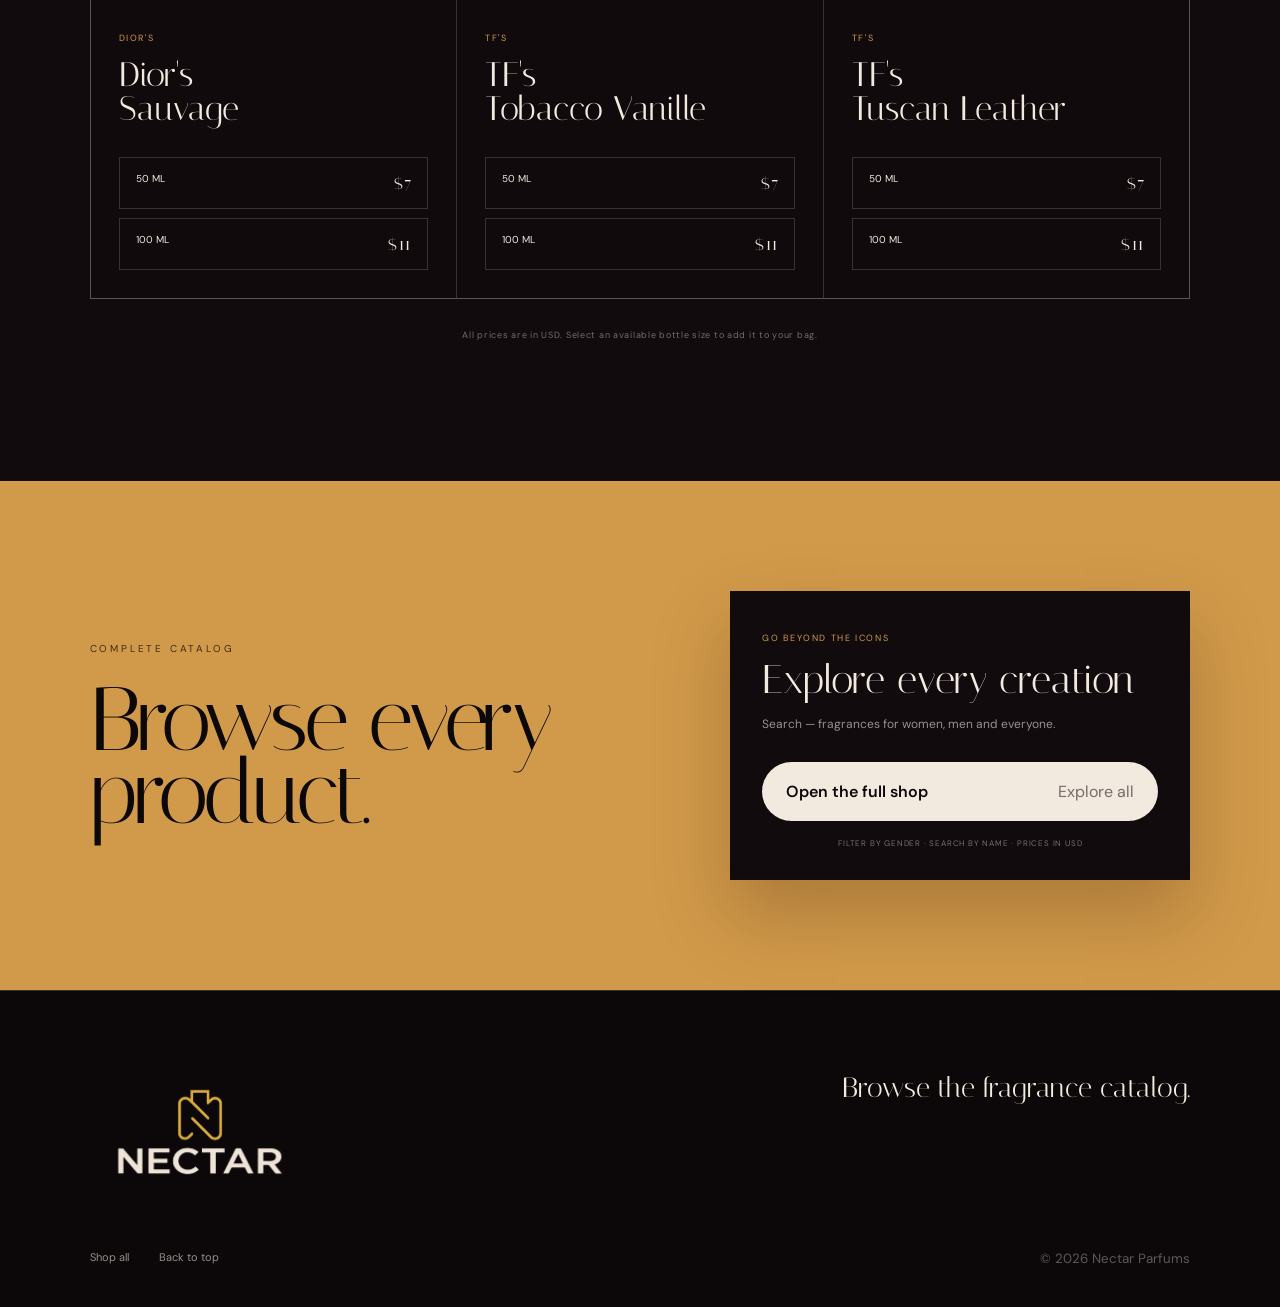
==== commit 8d9cdf17: "ribbon on gender in shop.html" ====
--- a/oka/outputs/nectar2/index.html
+++ b/oka/outputs/nectar2/index.html
@@ -75,28 +75,28 @@
         </div>
       </div>
       <div class="product-grid" id="featuredGrid">
-        <article class="product-card reveal" data-id="aventus" data-name="Our Creation of Creed's Aventus" data-image="https://parfum.sa/cdn/shop/files/Creed_s_Aventus_main_cropped_abc9e15c-59fd-474b-9745-dba47a42f452.jpg?v=1784120135&amp;width=800">
-          <div class="product-image"><img loading="lazy" src="https://parfum.sa/cdn/shop/files/Creed_s_Aventus_main_cropped_abc9e15c-59fd-474b-9745-dba47a42f452.jpg?v=1784120135&amp;width=800" alt="Our Creation of Creed's Aventus bottle"></div>
+        <article class="product-card reveal" data-id="aventus" data-name="Our Creation of Creed's Aventus" data-image="https://parfum.sa/cdn/shop/files/Creed_s_Aventus_main_cropped_abc9e15c-59fd-474b-9745-dba47a42f452.jpg?v=1784120135&amp;width=800" data-gender="men">
+          <div class="product-image"><span class="gender-tag">Men</span><img loading="lazy" src="https://parfum.sa/cdn/shop/files/Creed_s_Aventus_main_cropped_abc9e15c-59fd-474b-9745-dba47a42f452.jpg?v=1784120135&amp;width=800" alt="Our Creation of Creed's Aventus bottle"></div>
           <div class="product-info"><p>Creed's</p><h3>Creed's<br>Aventus</h3><div class="featured-options"><button class="quick-add" data-size="50" data-price="7">50 ML <b>$7</b></button><button class="quick-add" data-size="100" data-price="11">100 ML <b>$11</b></button></div></div>
         </article>
-        <article class="product-card reveal" data-id="imaginations" data-name="Our Creation of LV's Imaginations" data-image="https://parfum.sa/cdn/shop/files/Imagination_Main_image_3b7e2552-d574-4d38-8be9-b40e2293954f.jpg?v=1759388777&amp;width=800">
-          <div class="product-image"><img loading="lazy" src="https://parfum.sa/cdn/shop/files/Imagination_Main_image_3b7e2552-d574-4d38-8be9-b40e2293954f.jpg?v=1759388777&amp;width=800" alt="Our Creation of LV's Imaginations bottle"></div>
+        <article class="product-card reveal" data-id="imaginations" data-name="Our Creation of LV's Imaginations" data-image="https://parfum.sa/cdn/shop/files/Imagination_Main_image_3b7e2552-d574-4d38-8be9-b40e2293954f.jpg?v=1759388777&amp;width=800" data-gender="unisex">
+          <div class="product-image"><span class="gender-tag">Unisex</span><img loading="lazy" src="https://parfum.sa/cdn/shop/files/Imagination_Main_image_3b7e2552-d574-4d38-8be9-b40e2293954f.jpg?v=1759388777&amp;width=800" alt="Our Creation of LV's Imaginations bottle"></div>
           <div class="product-info"><p>LV's</p><h3>LV's<br>Imaginations</h3><div class="featured-options"><button class="quick-add" data-size="50" data-price="7">50 ML <b>$7</b></button><button class="quick-add" data-size="100" data-price="11">100 ML <b>$11</b></button></div></div>
         </article>
-        <article class="product-card reveal" data-id="bleu" data-name="Our Creation of Chanel's Bleu De Chanel" data-image="https://parfum.sa/cdn/shop/files/Bleu_De_Chanel_main_cropped.jpg?v=1784120042&amp;width=800">
-          <div class="product-image"><img loading="lazy" src="https://parfum.sa/cdn/shop/files/Bleu_De_Chanel_main_cropped.jpg?v=1784120042&amp;width=800" alt="Our Creation of Chanel's Bleu De Chanel bottle"></div>
+        <article class="product-card reveal" data-id="bleu" data-name="Our Creation of Chanel's Bleu De Chanel" data-image="https://parfum.sa/cdn/shop/files/Bleu_De_Chanel_main_cropped.jpg?v=1784120042&amp;width=800" data-gender="men">
+          <div class="product-image"><span class="gender-tag">Men</span><img loading="lazy" src="https://parfum.sa/cdn/shop/files/Bleu_De_Chanel_main_cropped.jpg?v=1784120042&amp;width=800" alt="Our Creation of Chanel's Bleu De Chanel bottle"></div>
           <div class="product-info"><p>Chanel's</p><h3>Chanel's<br>Bleu De Chanel</h3><div class="featured-options"><button class="quick-add" data-size="50" data-price="7">50 ML <b>$7</b></button><button class="quick-add" data-size="100" data-price="11">100 ML <b>$11</b></button></div></div>
         </article>
-        <article class="product-card reveal" data-id="sauvage" data-name="Our Creation of Dior's Sauvage" data-image="https://parfum.sa/cdn/shop/files/Sauvage_Main_image.jpg?v=1759390319&amp;width=800">
-          <div class="product-image"><img loading="lazy" src="https://parfum.sa/cdn/shop/files/Sauvage_Main_image.jpg?v=1759390319&amp;width=800" alt="Our Creation of Dior's Sauvage bottle"></div>
+        <article class="product-card reveal" data-id="sauvage" data-name="Our Creation of Dior's Sauvage" data-image="https://parfum.sa/cdn/shop/files/Sauvage_Main_image.jpg?v=1759390319&amp;width=800" data-gender="men">
+          <div class="product-image"><span class="gender-tag">Men</span><img loading="lazy" src="https://parfum.sa/cdn/shop/files/Sauvage_Main_image.jpg?v=1759390319&amp;width=800" alt="Our Creation of Dior's Sauvage bottle"></div>
           <div class="product-info"><p>Dior's</p><h3>Dior's<br>Sauvage</h3><div class="featured-options"><button class="quick-add" data-size="50" data-price="7">50 ML <b>$7</b></button><button class="quick-add" data-size="100" data-price="11">100 ML <b>$11</b></button></div></div>
         </article>
-        <article class="product-card reveal" data-id="tobacco" data-name="Our Creation of TF's Tobacco Vanille" data-image="https://parfum.sa/cdn/shop/files/Tobacco_Vanille_main_cropped.jpg?v=1784119996&amp;width=800">
-          <div class="product-image"><img loading="lazy" src="https://parfum.sa/cdn/shop/files/Tobacco_Vanille_main_cropped.jpg?v=1784119996&amp;width=800" alt="Our Creation of TF's Tobacco Vanille bottle"></div>
+        <article class="product-card reveal" data-id="tobacco" data-name="Our Creation of TF's Tobacco Vanille" data-image="https://parfum.sa/cdn/shop/files/Tobacco_Vanille_main_cropped.jpg?v=1784119996&amp;width=800" data-gender="unisex">
+          <div class="product-image"><span class="gender-tag">Unisex</span><img loading="lazy" src="https://parfum.sa/cdn/shop/files/Tobacco_Vanille_main_cropped.jpg?v=1784119996&amp;width=800" alt="Our Creation of TF's Tobacco Vanille bottle"></div>
           <div class="product-info"><p>TF's</p><h3>TF's<br>Tobacco Vanille</h3><div class="featured-options"><button class="quick-add" data-size="50" data-price="7">50 ML <b>$7</b></button><button class="quick-add" data-size="100" data-price="11">100 ML <b>$11</b></button></div></div>
         </article>
-        <article class="product-card reveal" data-id="tuscan" data-name="Our Creation of TF's Tuscan Leather" data-image="https://parfum.sa/cdn/shop/files/Tuscan_Leather_main_cropped.jpg?v=1784120004&amp;width=800">
-          <div class="product-image"><img loading="lazy" src="https://parfum.sa/cdn/shop/files/Tuscan_Leather_main_cropped.jpg?v=1784120004&amp;width=800" alt="Our Creation of TF's Tuscan Leather bottle"></div>
+        <article class="product-card reveal" data-id="tuscan" data-name="Our Creation of TF's Tuscan Leather" data-image="https://parfum.sa/cdn/shop/files/Tuscan_Leather_main_cropped.jpg?v=1784120004&amp;width=800" data-gender="unisex">
+          <div class="product-image"><span class="gender-tag">Unisex</span><img loading="lazy" src="https://parfum.sa/cdn/shop/files/Tuscan_Leather_main_cropped.jpg?v=1784120004&amp;width=800" alt="Our Creation of TF's Tuscan Leather bottle"></div>
           <div class="product-info"><p>TF's</p><h3>TF's<br>Tuscan Leather</h3><div class="featured-options"><button class="quick-add" data-size="50" data-price="7">50 ML <b>$7</b></button><button class="quick-add" data-size="100" data-price="11">100 ML <b>$11</b></button></div></div>
         </article>
       </div>
--- a/oka/outputs/nectar2/styles.css
+++ b/oka/outputs/nectar2/styles.css
@@ -86,7 +86,22 @@
 
 /* Featured-card regular / VIP choices */
 .featured-options{grid-template-columns:1fr!important;gap:9px!important}.featured-size{display:grid!important;grid-template-columns:54px minmax(0,1fr);gap:8px!important;align-items:stretch!important;padding-top:9px;border-top:1px solid var(--line)}.featured-size>span{display:flex;align-items:center;color:rgba(255,255,255,.62)!important;font-size:8px;font-weight:700;letter-spacing:.1em}.featured-size>div{display:grid!important;grid-template-columns:1fr;gap:6px!important}.featured-size.has-vip>div{grid-template-columns:1fr 1fr}.featured-size .quick-add{min-width:0;margin:0;padding:10px 9px;display:grid;gap:4px}.featured-size .quick-add small{font-size:7px;letter-spacing:.08em;text-transform:uppercase;opacity:.55}.featured-size .quick-add b{font-size:17px!important}.featured-size .quick-add.vip{border-color:rgba(209,154,74,.68);background:rgba(209,154,74,.08)}.featured-size .quick-add.vip small{color:var(--gold);opacity:1;font-weight:800}.featured-size .quick-add.vip:hover{background:var(--gold);border-color:var(--gold);color:var(--ink)}.cart-tier.vip{color:#8b5c1f;font-weight:800}
+
+/* Two-image product galleries */
+.product-image-track{display:flex;width:100%;height:100%;overflow-x:auto;overflow-y:hidden;scroll-snap-type:x mandatory;scrollbar-width:none;overscroll-behavior-inline:contain;touch-action:pan-x}
+.product-image-track::-webkit-scrollbar{display:none}
+.product-image-slide{position:relative;flex:0 0 100%;width:100%;height:100%;scroll-snap-align:start;scroll-snap-stop:always}
+.product-image-track img{width:100%;height:100%;object-fit:cover}
+.image-edition{position:absolute;z-index:3;top:14px;right:14px;padding:7px 9px;background:rgba(12,8,10,.82);color:var(--cream);font-size:7px;letter-spacing:.14em;text-transform:uppercase;pointer-events:none}
+.image-edition.vip{background:var(--gold);color:var(--ink);font-weight:700}
+.product-card:hover .product-image-track img{transform:none}
 @media(max-width:420px){.featured-size{grid-template-columns:48px minmax(0,1fr)}.featured-size.has-vip>div{grid-template-columns:1fr 1fr}}
+
+/* Featured product gender corner ribbons */
+.gender-tag{position:absolute;z-index:4;top:18px;left:-38px;width:124px;padding:8px 0;background:rgba(12,8,10,.88);color:var(--cream);text-align:center;text-transform:uppercase;letter-spacing:.17em;font-size:7px;line-height:1;box-shadow:0 3px 12px rgba(12,8,10,.28);transform:rotate(-45deg);transform-origin:center;pointer-events:none}
+.product-card[data-gender="women"] .gender-tag{background:#b95078;color:#fff}
+.product-card[data-gender="men"] .gender-tag{background:#3f6f9f;color:#fff}
+.product-card[data-gender="unisex"] .gender-tag{background:#73559b;color:#fff;font-weight:600}
 
 /* VIP package editorial feature */
 .manifesto{display:grid;grid-template-columns:repeat(12,minmax(0,1fr));column-gap:2.4vw;align-items:start}
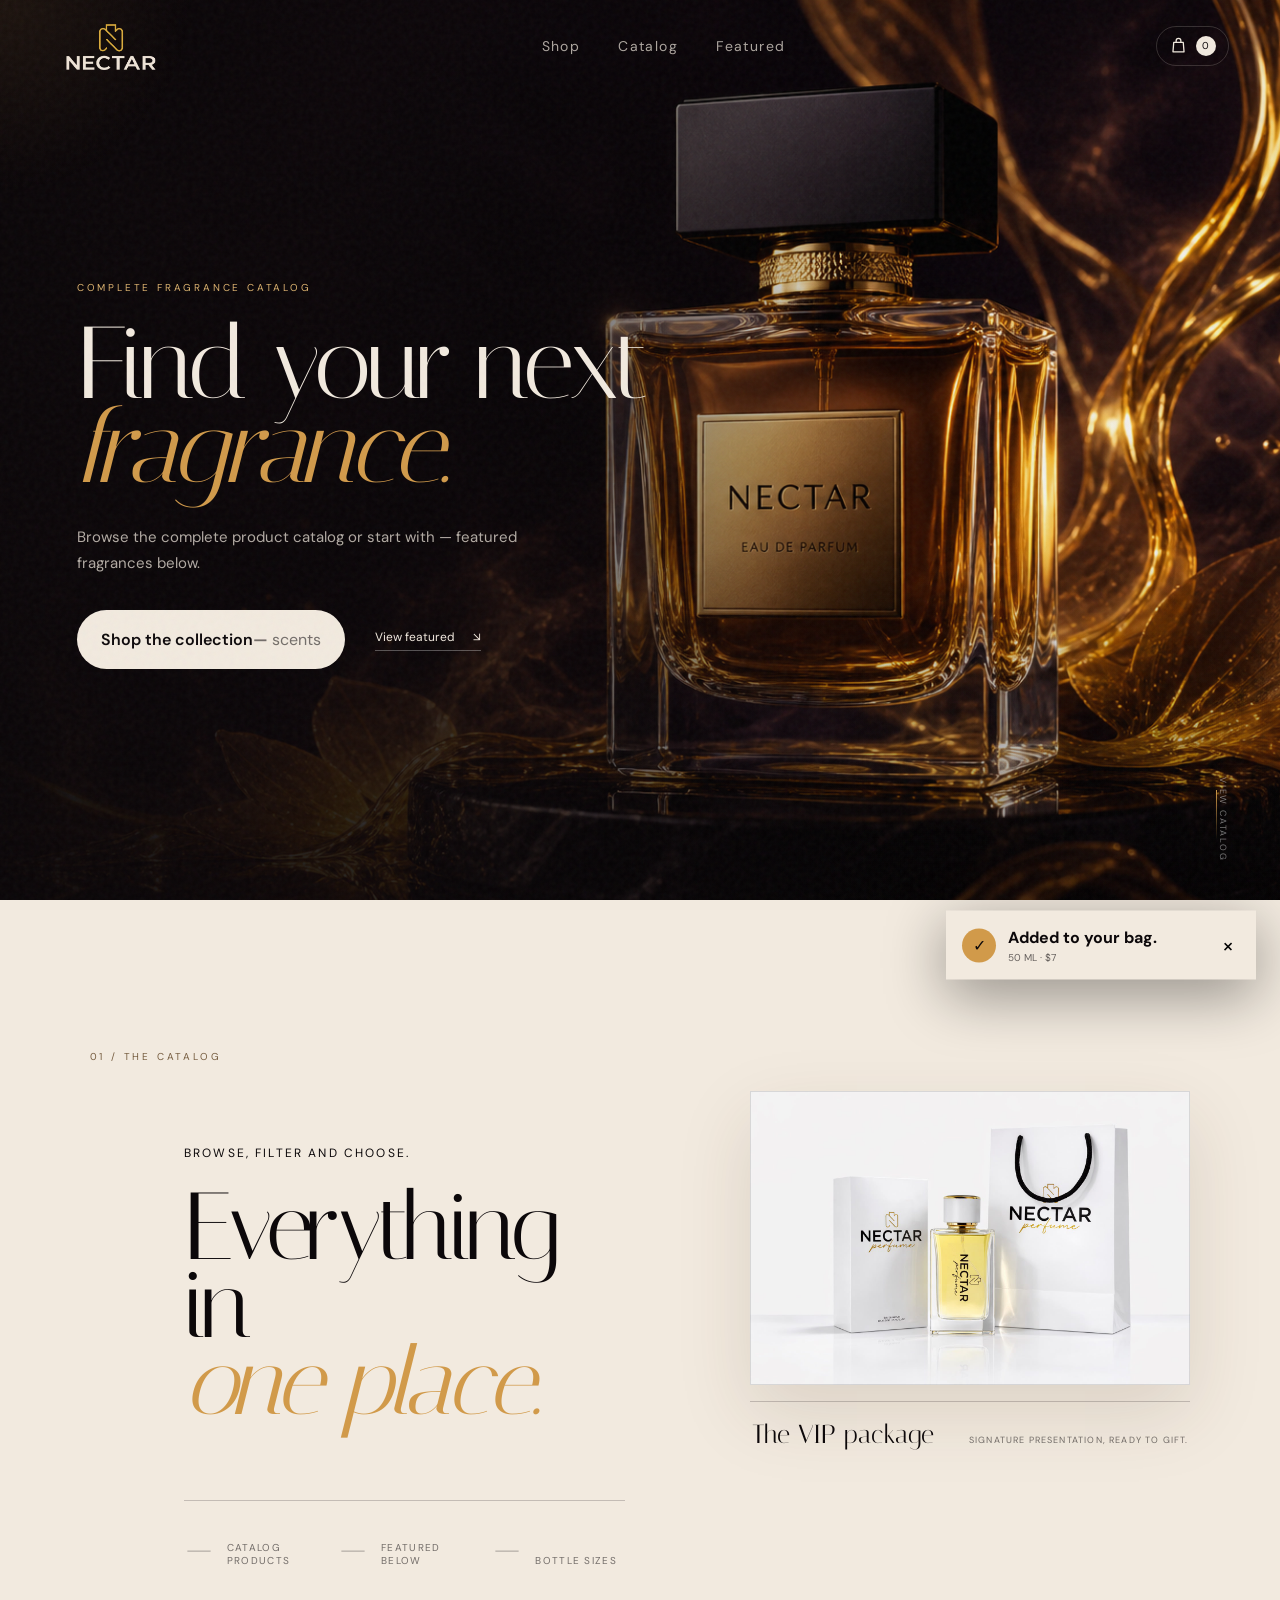
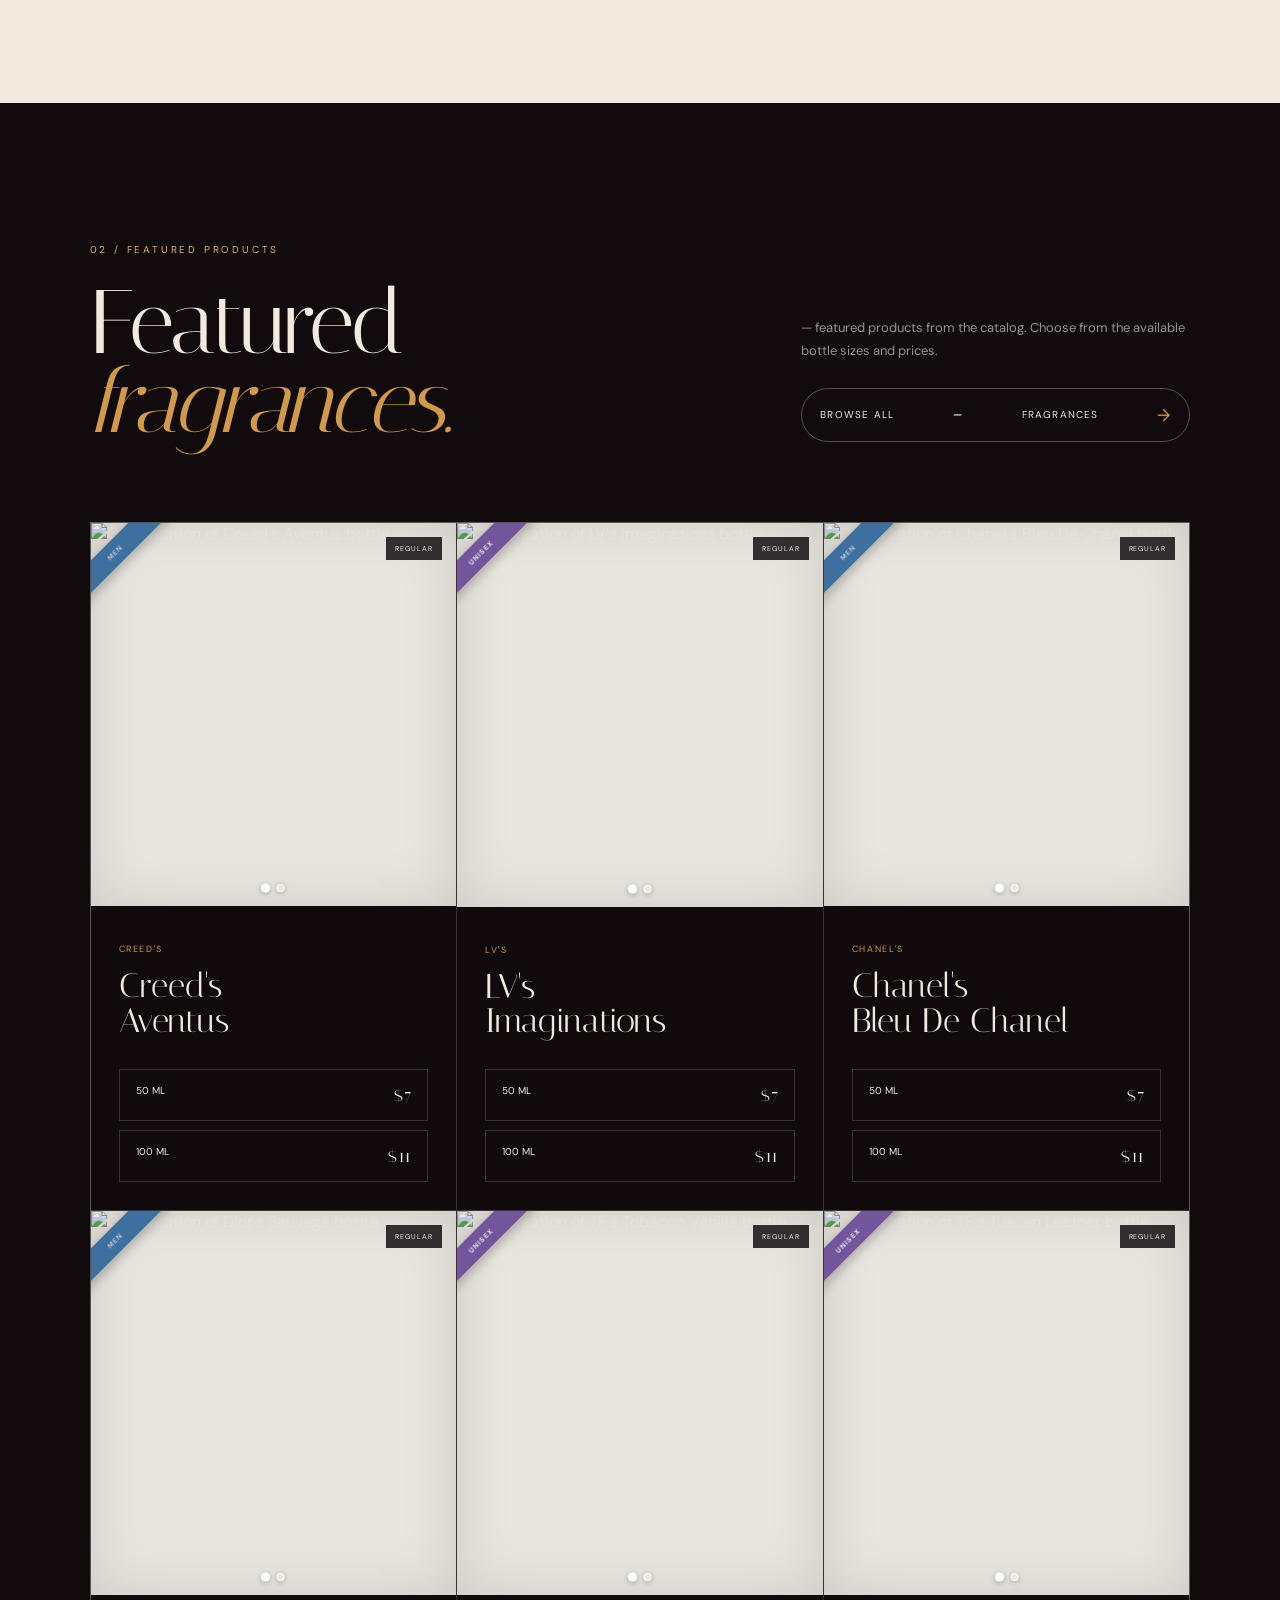
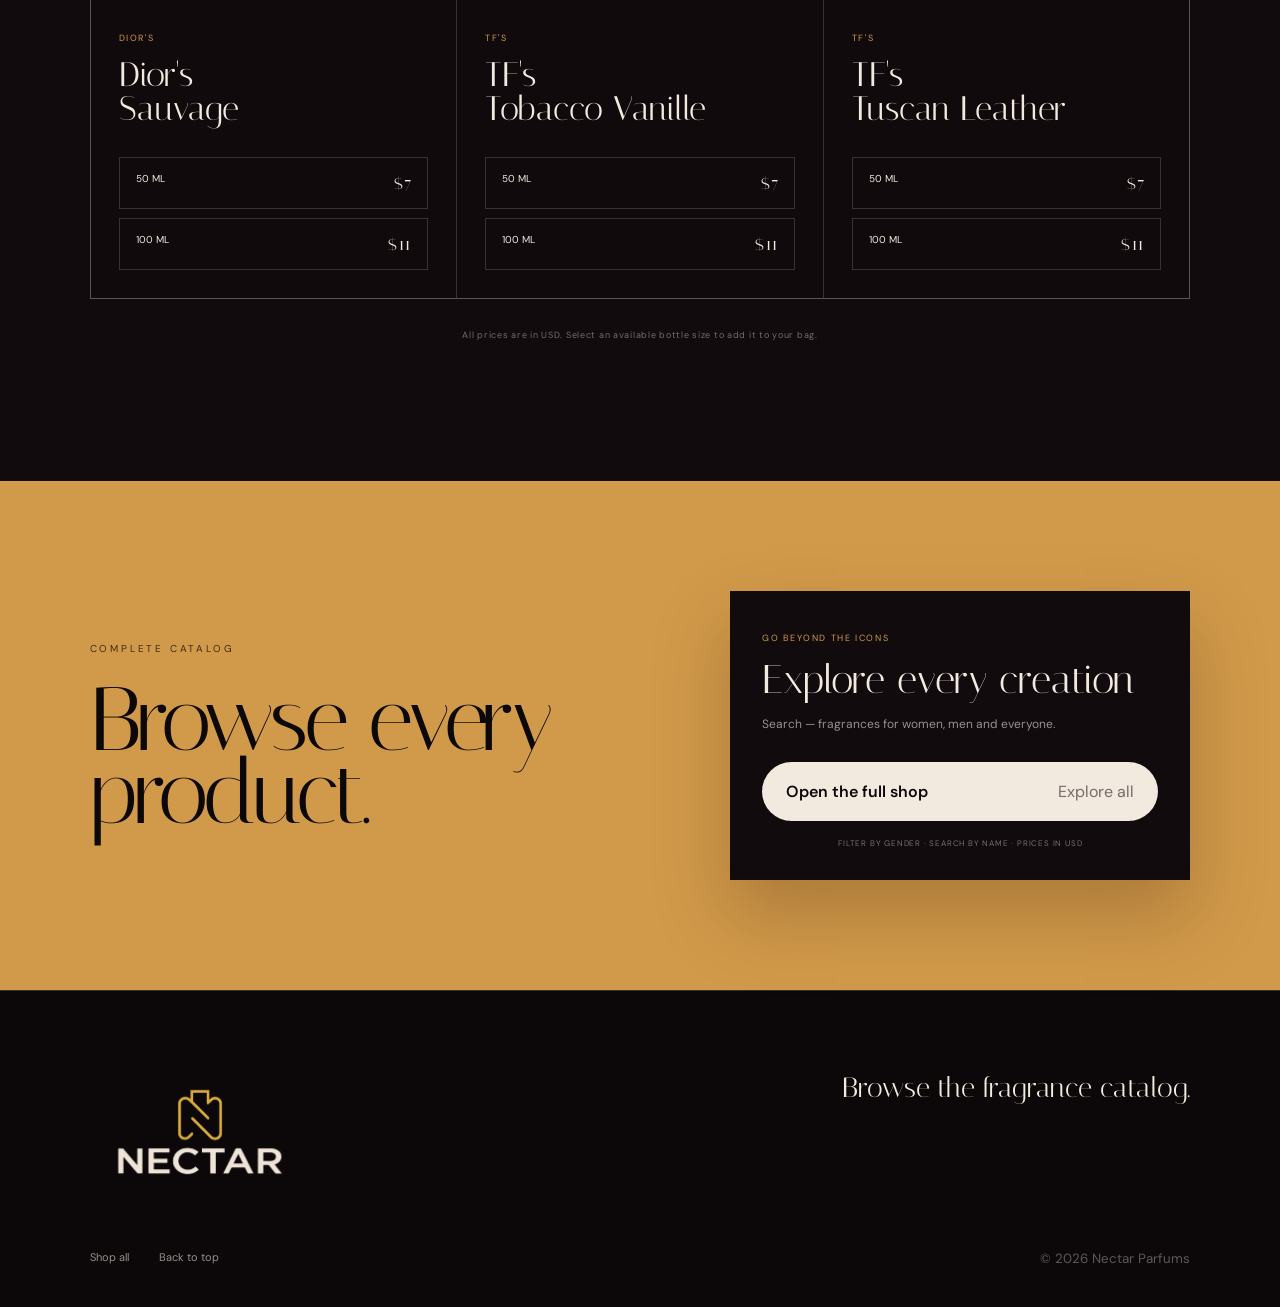
==== commit b3a948d6: "added 2 dots on the imgs" ====
--- a/oka/outputs/nectar2/index.html
+++ b/oka/outputs/nectar2/index.html
@@ -76,27 +76,27 @@
       </div>
       <div class="product-grid" id="featuredGrid">
         <article class="product-card reveal" data-id="aventus" data-name="Our Creation of Creed's Aventus" data-image="https://parfum.sa/cdn/shop/files/Creed_s_Aventus_main_cropped_abc9e15c-59fd-474b-9745-dba47a42f452.jpg?v=1784120135&amp;width=800" data-gender="men">
-          <div class="product-image"><span class="gender-tag">Men</span><img loading="lazy" src="https://parfum.sa/cdn/shop/files/Creed_s_Aventus_main_cropped_abc9e15c-59fd-474b-9745-dba47a42f452.jpg?v=1784120135&amp;width=800" alt="Our Creation of Creed's Aventus bottle"></div>
+          <div class="product-image"><span class="gender-tag">Men</span><div class="product-image-track" tabindex="0" aria-label="Images for Creed's Aventus"><div class="product-image-slide"><img loading="lazy" src="https://parfum.sa/cdn/shop/files/Creed_s_Aventus_main_cropped_abc9e15c-59fd-474b-9745-dba47a42f452.jpg?v=1784120135&amp;width=800" alt="Our Creation of Creed's Aventus bottle"><span class="image-edition">Regular</span></div><div class="product-image-slide"><img loading="lazy" src="assets/nectar-vip-package.jpeg" alt="Nectar VIP presentation package for Creed's Aventus"><span class="image-edition vip">VIP package</span></div></div><div class="image-dots" aria-label="Choose product image"><button class="image-dot active" type="button" data-image-index="0" aria-label="Show regular product image" aria-current="true"></button><button class="image-dot" type="button" data-image-index="1" aria-label="Show VIP package image" aria-current="false"></button></div></div>
           <div class="product-info"><p>Creed's</p><h3>Creed's<br>Aventus</h3><div class="featured-options"><button class="quick-add" data-size="50" data-price="7">50 ML <b>$7</b></button><button class="quick-add" data-size="100" data-price="11">100 ML <b>$11</b></button></div></div>
         </article>
         <article class="product-card reveal" data-id="imaginations" data-name="Our Creation of LV's Imaginations" data-image="https://parfum.sa/cdn/shop/files/Imagination_Main_image_3b7e2552-d574-4d38-8be9-b40e2293954f.jpg?v=1759388777&amp;width=800" data-gender="unisex">
-          <div class="product-image"><span class="gender-tag">Unisex</span><img loading="lazy" src="https://parfum.sa/cdn/shop/files/Imagination_Main_image_3b7e2552-d574-4d38-8be9-b40e2293954f.jpg?v=1759388777&amp;width=800" alt="Our Creation of LV's Imaginations bottle"></div>
+          <div class="product-image"><span class="gender-tag">Unisex</span><div class="product-image-track" tabindex="0" aria-label="Images for LV's Imaginations"><div class="product-image-slide"><img loading="lazy" src="https://parfum.sa/cdn/shop/files/Imagination_Main_image_3b7e2552-d574-4d38-8be9-b40e2293954f.jpg?v=1759388777&amp;width=800" alt="Our Creation of LV's Imaginations bottle"><span class="image-edition">Regular</span></div><div class="product-image-slide"><img loading="lazy" src="assets/nectar-vip-package.jpeg" alt="Nectar VIP presentation package for LV's Imaginations"><span class="image-edition vip">VIP package</span></div></div><div class="image-dots" aria-label="Choose product image"><button class="image-dot active" type="button" data-image-index="0" aria-label="Show regular product image" aria-current="true"></button><button class="image-dot" type="button" data-image-index="1" aria-label="Show VIP package image" aria-current="false"></button></div></div>
           <div class="product-info"><p>LV's</p><h3>LV's<br>Imaginations</h3><div class="featured-options"><button class="quick-add" data-size="50" data-price="7">50 ML <b>$7</b></button><button class="quick-add" data-size="100" data-price="11">100 ML <b>$11</b></button></div></div>
         </article>
         <article class="product-card reveal" data-id="bleu" data-name="Our Creation of Chanel's Bleu De Chanel" data-image="https://parfum.sa/cdn/shop/files/Bleu_De_Chanel_main_cropped.jpg?v=1784120042&amp;width=800" data-gender="men">
-          <div class="product-image"><span class="gender-tag">Men</span><img loading="lazy" src="https://parfum.sa/cdn/shop/files/Bleu_De_Chanel_main_cropped.jpg?v=1784120042&amp;width=800" alt="Our Creation of Chanel's Bleu De Chanel bottle"></div>
+          <div class="product-image"><span class="gender-tag">Men</span><div class="product-image-track" tabindex="0" aria-label="Images for Chanel's Bleu De Chanel"><div class="product-image-slide"><img loading="lazy" src="https://parfum.sa/cdn/shop/files/Bleu_De_Chanel_main_cropped.jpg?v=1784120042&amp;width=800" alt="Our Creation of Chanel's Bleu De Chanel bottle"><span class="image-edition">Regular</span></div><div class="product-image-slide"><img loading="lazy" src="assets/nectar-vip-package.jpeg" alt="Nectar VIP presentation package for Chanel's Bleu De Chanel"><span class="image-edition vip">VIP package</span></div></div><div class="image-dots" aria-label="Choose product image"><button class="image-dot active" type="button" data-image-index="0" aria-label="Show regular product image" aria-current="true"></button><button class="image-dot" type="button" data-image-index="1" aria-label="Show VIP package image" aria-current="false"></button></div></div>
           <div class="product-info"><p>Chanel's</p><h3>Chanel's<br>Bleu De Chanel</h3><div class="featured-options"><button class="quick-add" data-size="50" data-price="7">50 ML <b>$7</b></button><button class="quick-add" data-size="100" data-price="11">100 ML <b>$11</b></button></div></div>
         </article>
         <article class="product-card reveal" data-id="sauvage" data-name="Our Creation of Dior's Sauvage" data-image="https://parfum.sa/cdn/shop/files/Sauvage_Main_image.jpg?v=1759390319&amp;width=800" data-gender="men">
-          <div class="product-image"><span class="gender-tag">Men</span><img loading="lazy" src="https://parfum.sa/cdn/shop/files/Sauvage_Main_image.jpg?v=1759390319&amp;width=800" alt="Our Creation of Dior's Sauvage bottle"></div>
+          <div class="product-image"><span class="gender-tag">Men</span><div class="product-image-track" tabindex="0" aria-label="Images for Dior's Sauvage"><div class="product-image-slide"><img loading="lazy" src="https://parfum.sa/cdn/shop/files/Sauvage_Main_image.jpg?v=1759390319&amp;width=800" alt="Our Creation of Dior's Sauvage bottle"><span class="image-edition">Regular</span></div><div class="product-image-slide"><img loading="lazy" src="assets/nectar-vip-package.jpeg" alt="Nectar VIP presentation package for Dior's Sauvage"><span class="image-edition vip">VIP package</span></div></div><div class="image-dots" aria-label="Choose product image"><button class="image-dot active" type="button" data-image-index="0" aria-label="Show regular product image" aria-current="true"></button><button class="image-dot" type="button" data-image-index="1" aria-label="Show VIP package image" aria-current="false"></button></div></div>
           <div class="product-info"><p>Dior's</p><h3>Dior's<br>Sauvage</h3><div class="featured-options"><button class="quick-add" data-size="50" data-price="7">50 ML <b>$7</b></button><button class="quick-add" data-size="100" data-price="11">100 ML <b>$11</b></button></div></div>
         </article>
         <article class="product-card reveal" data-id="tobacco" data-name="Our Creation of TF's Tobacco Vanille" data-image="https://parfum.sa/cdn/shop/files/Tobacco_Vanille_main_cropped.jpg?v=1784119996&amp;width=800" data-gender="unisex">
-          <div class="product-image"><span class="gender-tag">Unisex</span><img loading="lazy" src="https://parfum.sa/cdn/shop/files/Tobacco_Vanille_main_cropped.jpg?v=1784119996&amp;width=800" alt="Our Creation of TF's Tobacco Vanille bottle"></div>
+          <div class="product-image"><span class="gender-tag">Unisex</span><div class="product-image-track" tabindex="0" aria-label="Images for TF's Tobacco Vanille"><div class="product-image-slide"><img loading="lazy" src="https://parfum.sa/cdn/shop/files/Tobacco_Vanille_main_cropped.jpg?v=1784119996&amp;width=800" alt="Our Creation of TF's Tobacco Vanille bottle"><span class="image-edition">Regular</span></div><div class="product-image-slide"><img loading="lazy" src="assets/nectar-vip-package.jpeg" alt="Nectar VIP presentation package for TF's Tobacco Vanille"><span class="image-edition vip">VIP package</span></div></div><div class="image-dots" aria-label="Choose product image"><button class="image-dot active" type="button" data-image-index="0" aria-label="Show regular product image" aria-current="true"></button><button class="image-dot" type="button" data-image-index="1" aria-label="Show VIP package image" aria-current="false"></button></div></div>
           <div class="product-info"><p>TF's</p><h3>TF's<br>Tobacco Vanille</h3><div class="featured-options"><button class="quick-add" data-size="50" data-price="7">50 ML <b>$7</b></button><button class="quick-add" data-size="100" data-price="11">100 ML <b>$11</b></button></div></div>
         </article>
         <article class="product-card reveal" data-id="tuscan" data-name="Our Creation of TF's Tuscan Leather" data-image="https://parfum.sa/cdn/shop/files/Tuscan_Leather_main_cropped.jpg?v=1784120004&amp;width=800" data-gender="unisex">
-          <div class="product-image"><span class="gender-tag">Unisex</span><img loading="lazy" src="https://parfum.sa/cdn/shop/files/Tuscan_Leather_main_cropped.jpg?v=1784120004&amp;width=800" alt="Our Creation of TF's Tuscan Leather bottle"></div>
+          <div class="product-image"><span class="gender-tag">Unisex</span><div class="product-image-track" tabindex="0" aria-label="Images for TF's Tuscan Leather"><div class="product-image-slide"><img loading="lazy" src="https://parfum.sa/cdn/shop/files/Tuscan_Leather_main_cropped.jpg?v=1784120004&amp;width=800" alt="Our Creation of TF's Tuscan Leather bottle"><span class="image-edition">Regular</span></div><div class="product-image-slide"><img loading="lazy" src="assets/nectar-vip-package.jpeg" alt="Nectar VIP presentation package for TF's Tuscan Leather"><span class="image-edition vip">VIP package</span></div></div><div class="image-dots" aria-label="Choose product image"><button class="image-dot active" type="button" data-image-index="0" aria-label="Show regular product image" aria-current="true"></button><button class="image-dot" type="button" data-image-index="1" aria-label="Show VIP package image" aria-current="false"></button></div></div>
           <div class="product-info"><p>TF's</p><h3>TF's<br>Tuscan Leather</h3><div class="featured-options"><button class="quick-add" data-size="50" data-price="7">50 ML <b>$7</b></button><button class="quick-add" data-size="100" data-price="11">100 ML <b>$11</b></button></div></div>
         </article>
       </div>
--- a/oka/outputs/nectar2/styles.css
+++ b/oka/outputs/nectar2/styles.css
@@ -95,6 +95,10 @@
 .image-edition{position:absolute;z-index:3;top:14px;right:14px;padding:7px 9px;background:rgba(12,8,10,.82);color:var(--cream);font-size:7px;letter-spacing:.14em;text-transform:uppercase;pointer-events:none}
 .image-edition.vip{background:var(--gold);color:var(--ink);font-weight:700}
 .product-card:hover .product-image-track img{transform:none}
+.image-dots{position:absolute;z-index:5;left:50%;bottom:14px;display:flex;gap:7px;transform:translateX(-50%)}
+.image-dot{width:8px;height:8px;padding:0;border:1px solid rgba(255,255,255,.82);border-radius:50%;background:rgba(255,255,255,.28);box-shadow:0 1px 5px rgba(12,8,10,.28);cursor:pointer;transition:background .2s,transform .2s}
+.image-dot.active{background:rgba(255,255,255,.96);transform:scale(1.12)}
+.image-dot:focus-visible{outline:2px solid var(--gold);outline-offset:3px}
 @media(max-width:420px){.featured-size{grid-template-columns:48px minmax(0,1fr)}.featured-size.has-vip>div{grid-template-columns:1fr 1fr}}
 
 /* Featured product gender corner ribbons */
